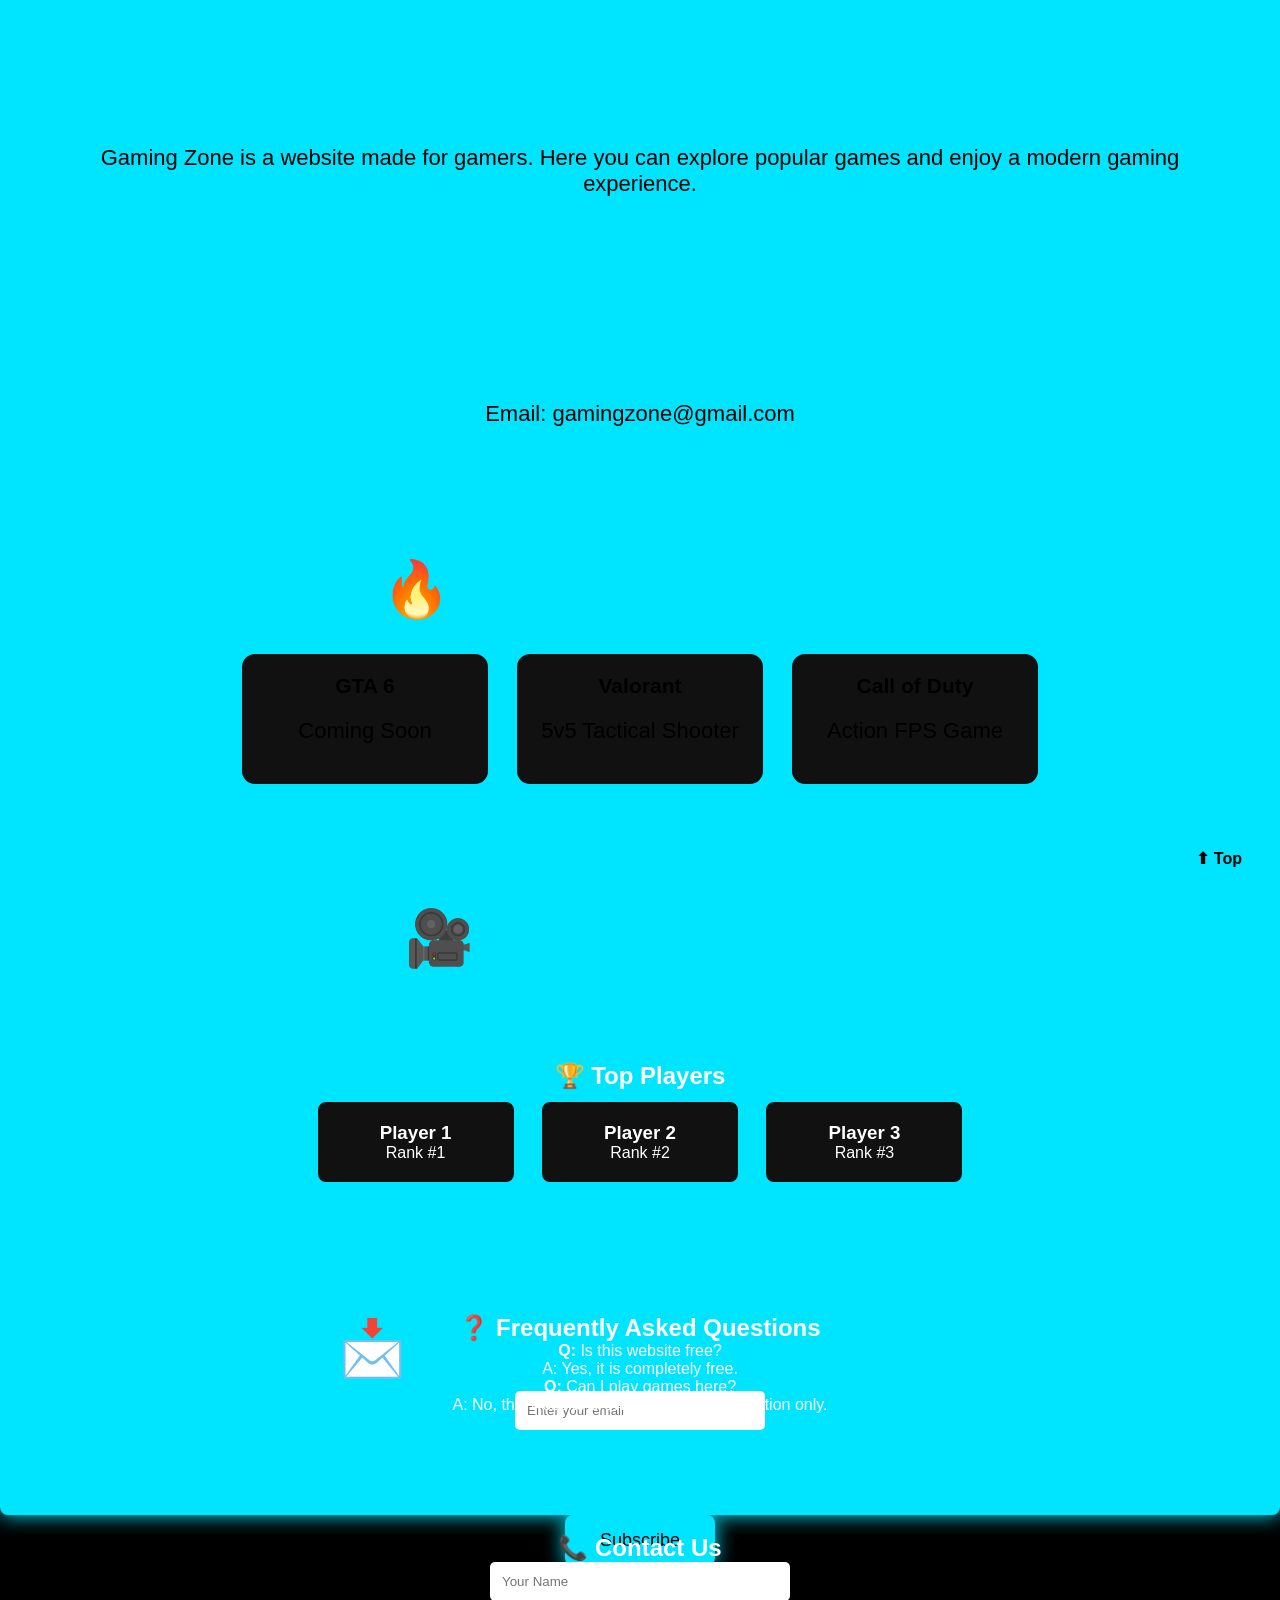
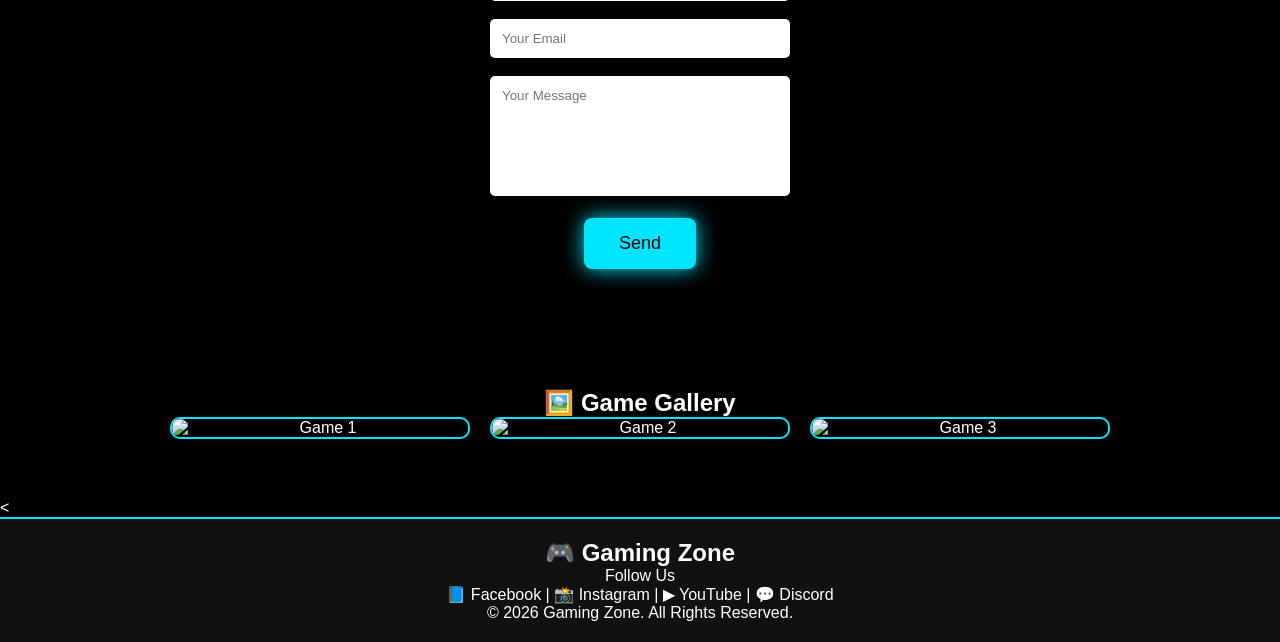
==== index.html @ c67fac8d "Add files via upload" ====
<!DOCTYPE html>
<html lang="en">
<head>
<meta charset="UTF-8">
<meta name="viewport" content="width=device-width, initial-scale=1.0">
<title>Gaming Zone</title>
<link rel="stylesheet" href="style.css">
</head>
<a href="#" class="top-btn">⬆ Top</a>

<body>

<header>
    <h1 class="logo">
    <img src="logo.png" alt="Gaming Zone Logo">
    Gaming Zone
</h1>

    <nav>
        <a href="#">Home</a>
        <a href="#games">Games</a>
        <a href="#about">About</a>
        <a href="#contact">Contact</a>
    </nav>
<input type="text" placeholder="Search Games..." class="search">
</header>

<section class="hero">
    <h2>Welcome to Gaming Zone</h2>
    <p>Play the Best Games. Explore the Gaming World.</p>
    <button>Explore Now</buttonp
</section>

<section class="games" id="games">

    <div class="card">
        <h3>🔥 Free Fire</h3>
        <p>Battle Royale game with exciting gameplay.</p>
    </div>

    <div class="card">
        <h3>🎯 BGMI</h3>
        <p>Fight with your squad and become the winner.</p>
    </div>

    <div class="card">
        <h3>⛏ Minecraft</h3>
        <p>Create your own amazing world and survive.</p>
    </div>

</section>

<section id="about" style="padding:50px;text-align:center;">
    <h2 style="color:#00e5ff;">About</h2>
    <p>
     
        Gaming Zone is a website made for gamers.
        Here you can explore popular games and enjoy a modern gaming experience.
    </p>
</section>

<section id="contact" style="padding:50px;text-align:center;">
    <h2 style="color:#00e5ff;">Contact</h2>
    <p>Email: gamingzone@gmail.com</p>
</section>
<section class="trending">

<h2>🔥 Trending Games</h2>

<div class="trend-box">

<div class="trend-card">
<h3>GTA 6</h3>
<p>Coming Soon</p>
</div>

<div class="trend-card">
<h3>Valorant</h3>
<p>5v5 Tactical Shooter</p>
</div>

<div class="trend-card">
<h3>Call of Duty</h3>
<p>Action FPS Game</p>
</div>

</div>

</section>
<section class="video">

<h2>🎥 Gaming Trailer</h2>

<iframe
width="350"
height="200"
src="https://www.youtube.com/embed/dQw4w9WgXcQ"
title="Gaming Video"
allowfullscreen>
</iframe>

</section>
<section class="newsletter">

<h2>📩 Join Our Newsletter</h2>

<input type="email" placeholder="Enter your email">

<button>Subscribe</button>

</section>
<section class="players">

<h2>🏆 Top Players</h2>

<div class="player-card">
<h3>Player 1</h3>
<p>Rank #1</p>
</div>

<div class="player-card">
<h3>Player 2</h3>
<p>Rank #2</p>
</div>

<div class="player-card">
<h3>Player 3</h3>
<p>Rank #3</p>
</div>

</section>
<section class="faq">

<h2>❓ Frequently Asked Questions</h2>

<p><b>Q:</b> Is this website free?</p>
<p>A: Yes, it is completely free.</p>

<p><b>Q:</b> Can I play games here?</p>
<p>A: No, this website provides gaming information only.</p>

</section>
<section class="contact-form">

<h2>📞 Contact Us</h2>

<input type="text" placeholder="Your Name"><br><br>

<input type="email" placeholder="Your Email"><br><br>

<textarea placeholder="Your Message"></textarea><br><br>

<button>Send</button>

</section>
<section class="gallery">
  <h2>🖼️ Game Gallery</h2>
  <div class="gallery-box">
    <img src="https://picsum.photos/300/200?random=1" alt="Game 1">
    <img src="https://picsum.photos/300/200?random=2" alt="Game 2">
    <img src="https://picsum.photos/300/200?random=3" alt="Game 3">
  </div>
</section>
<<footer>
<h2>🎮 Gaming Zone</h2>

<p>Follow Us</p>

<p>
📘 Facebook |
📸 Instagram |
▶ YouTube |
💬 Discord
</p>

<p>© 2026 Gaming Zone. All Rights Reserved.</p>

</footer>
---- style.css ----
*{
    margin:0;
    padding:0;
    box-sizing:border-box;
    font-family:Arial,sans-serif;
}

body{
    background:#000;
    color:white;
}

/* Header */

header{
    background:#111;
    display:flex;
    justify-content:space-between;
    align-items:center;
    padding:20px 40px;
    border-bottom:2px solid #00e5ff;
}

header h1{
    color:#00e5ff;
    text-shadow:0 0 10px #00e5ff;
}

nav a{
    color:white;
    text-decoration:none;
    margin-left:20px;
    transition:0.3s;
}

nav a:hover{
    color:#00e5ff;
}

/* Hero */

.hero{
    background:url("https://images.unsplash.com/photo-1542751371-adc38448a05e") no-repeat center center/cover;
    height:100vh;
    display:flex;
    flex-direction:column;
    justify-content:center;
    align-items:center;
    text-align:center;
}

.hero h2{
    font-size:55px;
    color:#00e5ff;
    text-shadow:0 0 20px #00e5ff;
    animation:glow 2s infinite alternate;
}

@keyframes glow{

from{
    text-shadow:0 0 10px #00e5ff;
}

to{
    text-shadow:0 0 30px #00e5ff;
}

}

.hero p{
    margin:20px 0;
    font-size:22px;
}

button{
    background:#00e5ff;
    color:black;
    border:none;
    padding:15px 35px;
    font-size:18px;
    border-radius:8px;
    cursor:pointer;
    box-shadow:0 0 20px #00e5ff;
    transition:0.3s;
}

button:hover{
    transform:scale(1.1);
    background:white;
}

/* Games */

.games{
    display:flex;
    justify-content:center;
    gap:30px;
    flex-wrap:wrap;
    padding:60px 20px;
}

.card{
    width:280px;
    background:#111;
    border:2px solid #00e5ff;
    border-radius:15px;
    padding:20px;
    text-align:center;
    transition:0.4s;
}

.card h3{
    color:#00e5ff;
    margin-bottom:10px;
}

.card:hover{
    transform:translateY(-10px);
    box-shadow:0 0 25px #00e5ff;
}

/* Footer */

footer{
    background:#111;
    text-align:center;
    padding:20px;
    border-top:2px solid #00e5ff;
}

/* Mobile */

@media(max-width:768px){

header{
    flex-direction:column;
}

nav{
    margin-top:15px;
}

nav a{
    display:block;
    margin:10px 0;
}

.hero h2{
    font-size:35px;
}

.hero p{
    font-size:18px;
}

}
.card img{
    width:100%;
    height:180px;
    object-fit:cover;
    border-radius:10px;
    margin-bottom:15px;
}

.card{
    overflow:hidden;
}

.card img:hover{
    transform:scale(1.08);
    transition:0.5s;
}
/* Trending Games */

.trending{
    padding:60px 20px;
    text-align:center;
}

.trending h2{
    color:#00e5ff;
    margin-bottom:30px;
    text-shadow:0 0 10px #00e5ff;
}

.trend-box{
    display:flex;
    justify-content:center;
    flex-wrap:wrap;
    gap:25px;
}

.trend-card{
    width:250px;
    background:#111;
    border:2px solid #00e5ff;
    border-radius:15px;
    padding:20px;
    transition:0.4s;
}

.trend-card:hover{
    transform:scale(1.08);
    box-shadow:0 0 25px #00e5ff;
}
.search{
padding:10px;
border-radius:5px;
border:none;
outline:none;
}

.video{
text-align:center;
padding:60px 20px;
}

.video h2{
color:#00e5ff;
margin-bottom:20px;
}

.video iframe{
border:3px solid #00e5ff;
border-radius:15px;
}

.newsletter{
text-align:center;
padding:60px 20px;
}

.newsletter input{
padding:12px;
width:250px;
border:none;
border-radius:5px;
margin:10px;
}

.newsletter button{
margin-top:10px;
}
.players,
.faq,
.contact-form{
text-align:center;
padding:60px 20px;
}

.player-card{
display:inline-block;
background:#111;
border:2px solid #00e5ff;
padding:20px;
margin:10px;
width:200px;
border-radius:10px;
transition:0.3s;
}

.player-card:hover{
transform:scale(1.05);
box-shadow:0 0 20px #00e5ff;
}

.contact-form input,
.contact-form textarea{
width:300px;
max-width:90%;
padding:12px;
border:none;
border-radius:5px;
}

.contact-form textarea{
height:120px;
resize:none;
}
/* Gallery */

.gallery{
    text-align:center;
    padding:60px 20px;
}

.gallery-box{
    display:flex;
    justify-content:center;
    gap:20px;
    flex-wrap:wrap;
}

.gallery-box img{
    width:300px;
    border-radius:10px;
    border:2px solid #00e5ff;
    transition:.3s;
}

.gallery-box img:hover{
    transform:scale(1.05);
    box-shadow:0 0 20px #00e5ff;
}


/* Back to Top */

.top-btn{
    position:fixed;
    bottom:20px;
    right:20px;
    background:#00e5ff;
    color:black;
    padding:12px 18px;
    text-decoration:none;
    border-radius:50%;
    font-weight:bold;
}
.logo{
    display:flex;
    align-items:center;
    gap:10px;
}

.logo img{
    width:60px;
    height:60px;
    border-radius:10px;
}
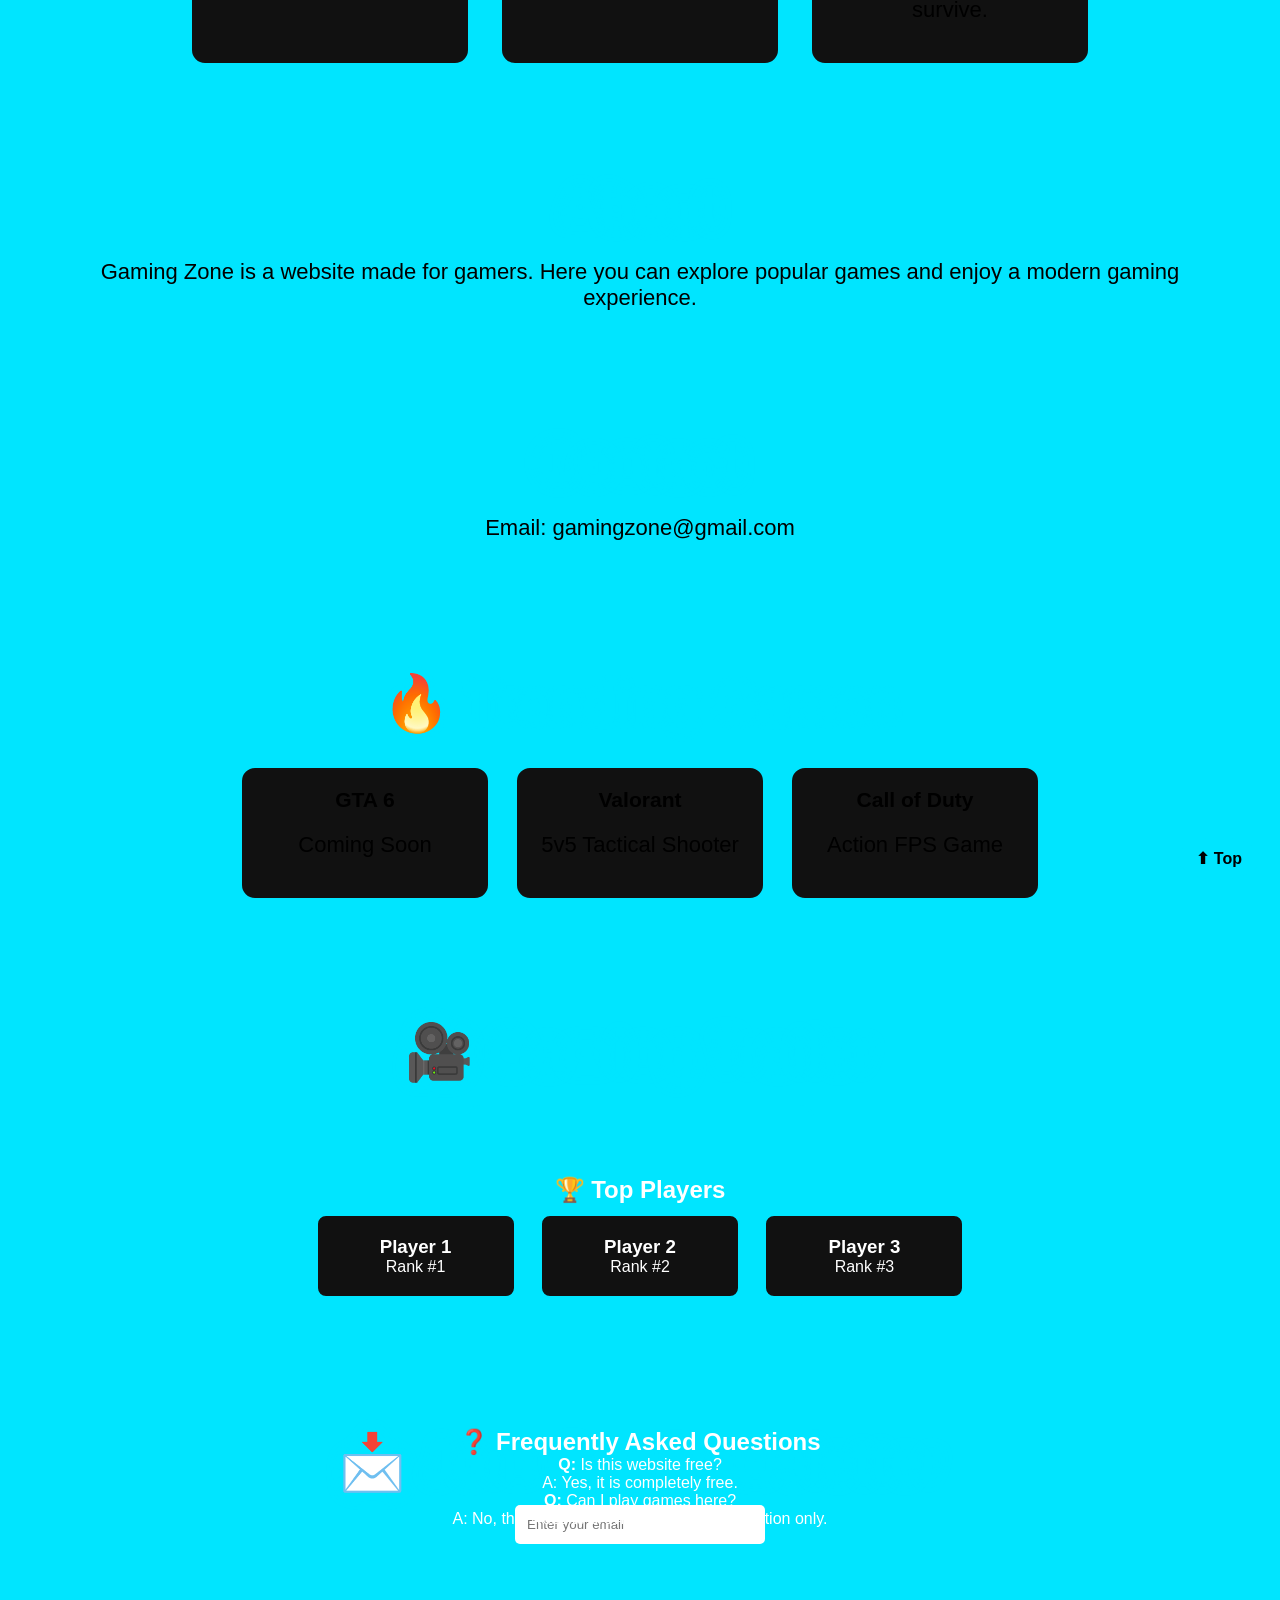
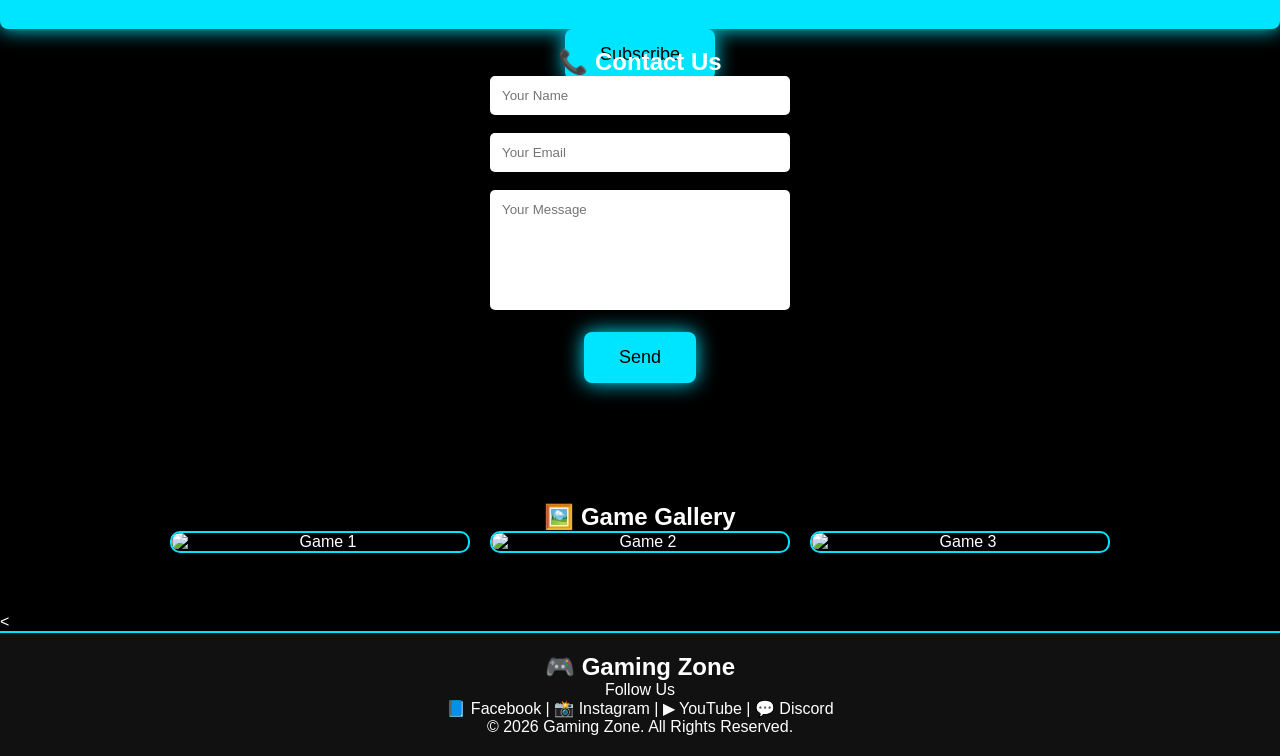
==== commit 232af0cb: "Add files via upload" ====
--- a/index.html
+++ b/index.html
@@ -10,9 +10,25 @@
 
 <body>
 
+<div class="container">
+
+    <h1>Gaming Zone</h1>
+
+    <p>Welcome to my website</p>
+
+    <img src="logo.png" width="120">
+
+    <div class="box">Section 1</div>
+    <div class="box">Section 2</div>
+
+</div>
+
+</body>
+</html>
+
 <header>
     <h1 class="logo">
-    <img src="logo.png" alt="Gaming Zone Logo">
+    <img src="file_00000000adf871f89f91db6a2460d139.png" alt="Gaming zone Logo">
     Gaming Zone
 </h1>
 
--- a/style.css
+++ b/style.css
@@ -328,4 +328,30 @@
     width:60px;
     height:60px;
     border-radius:10px;
-}+}
+
+{
+margin: 0;
+padding: 0;
+box-sizing: border-box;
+}
+
+
+body {
+font-family: Arial;
+}
+
+.container {
+display: flex;
+flex-direction: column
+gap: 20px;              
+align-items: center;
+padding: 20px;
+}
+
+.box {
+width: 80%;
+padding: 20px;
+background: lightgray;
+}
+
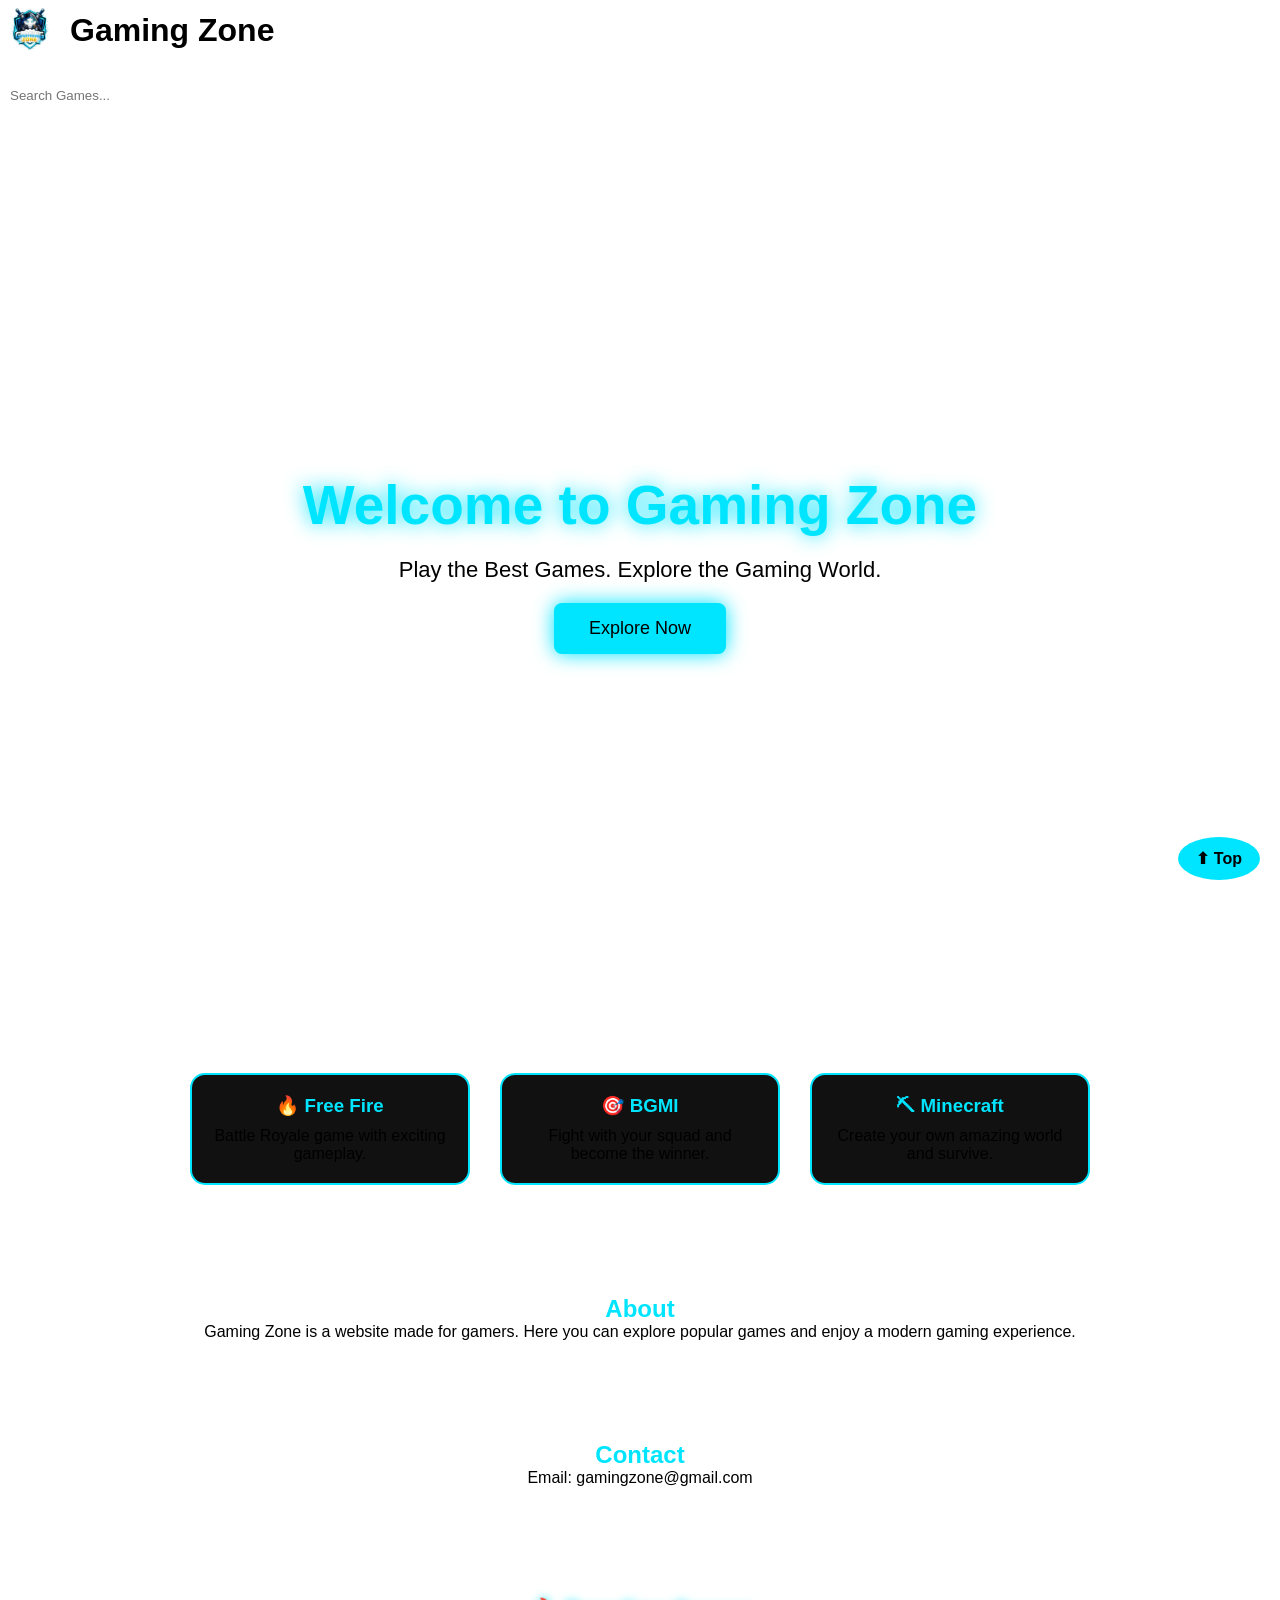
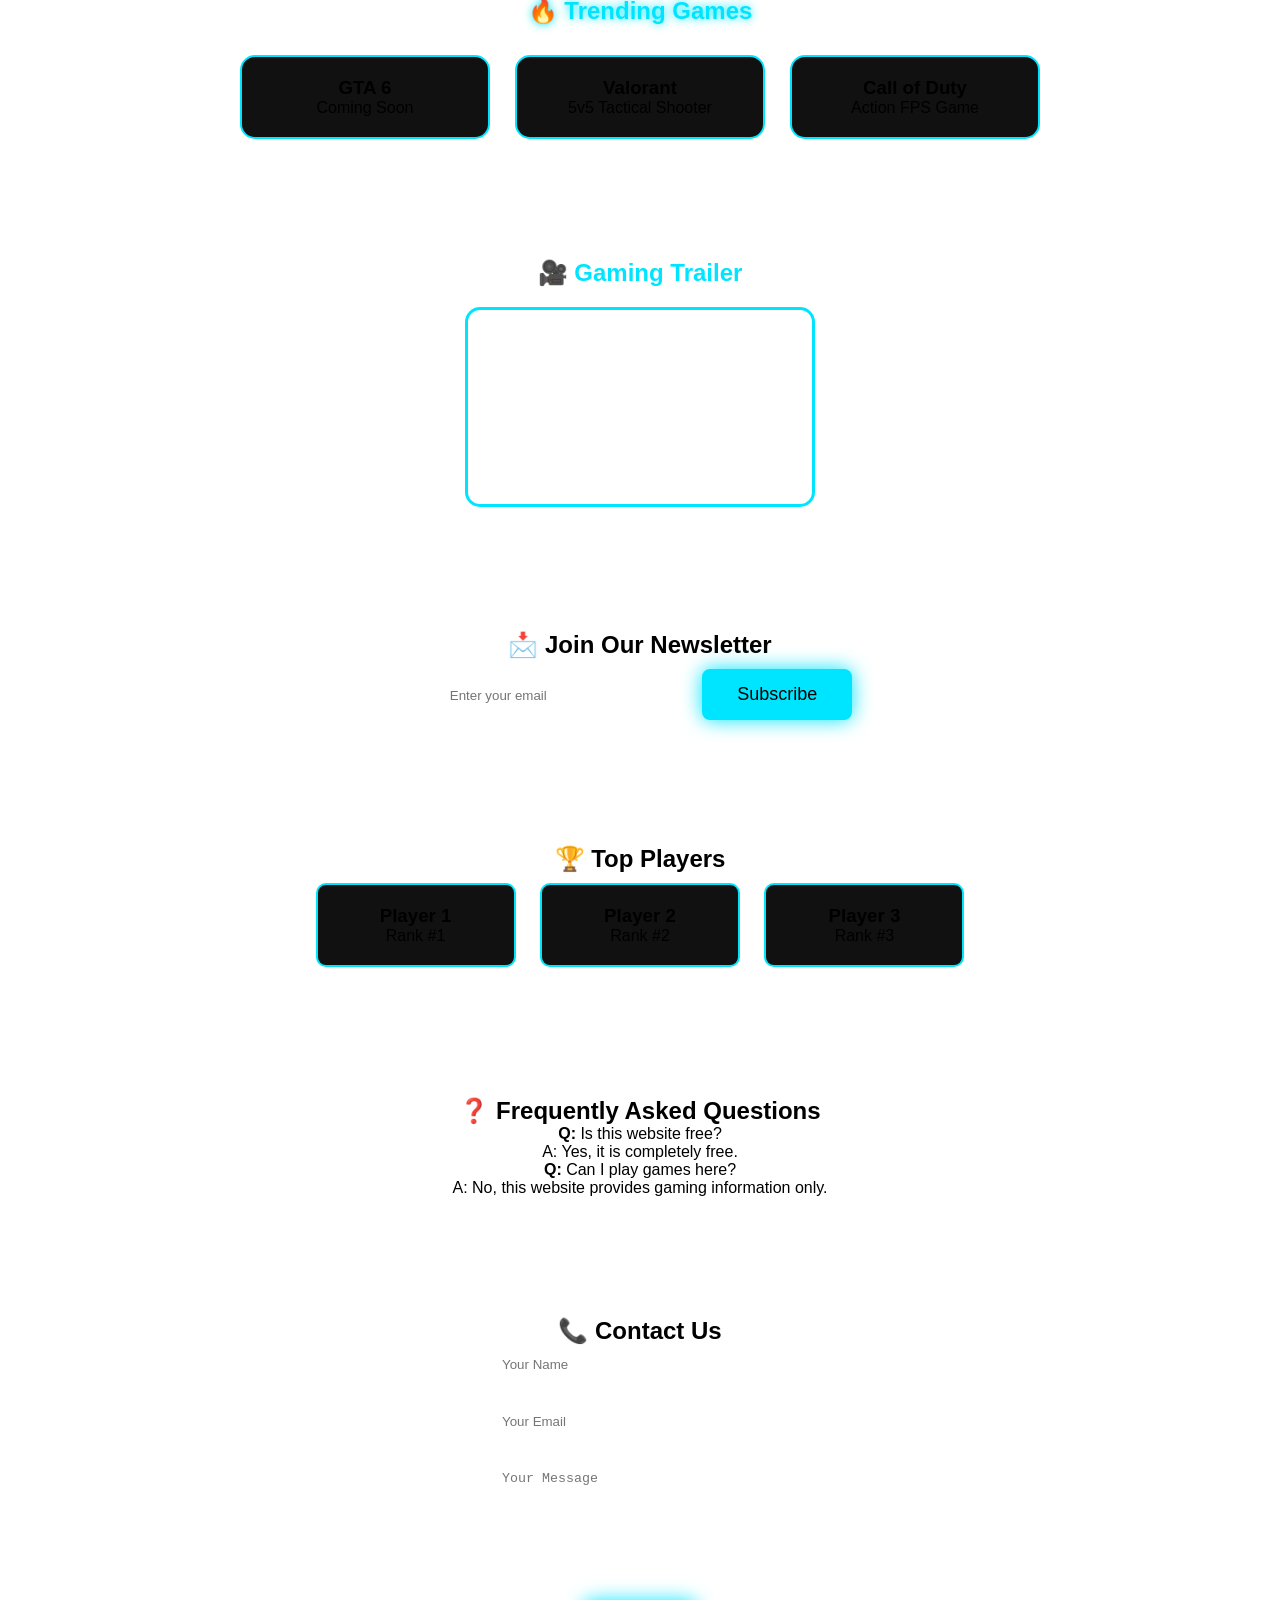
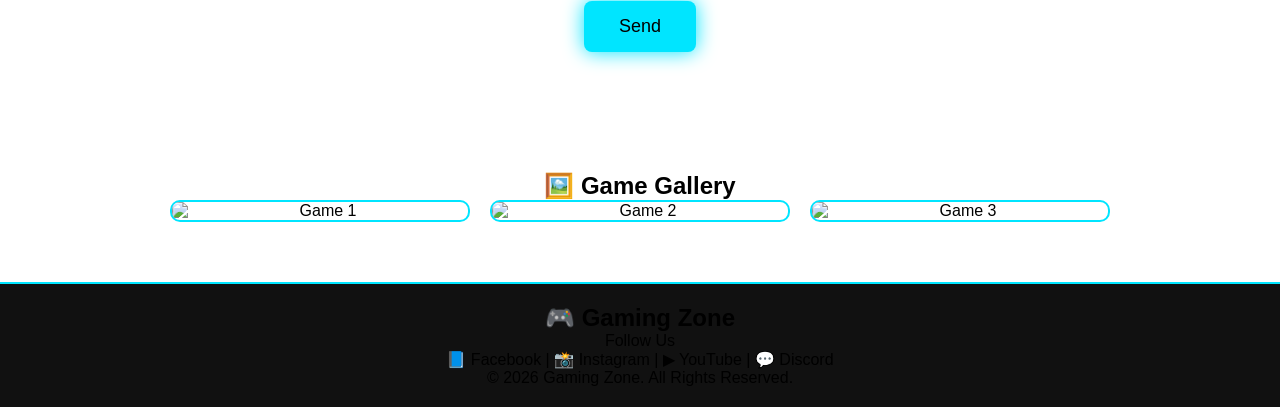
==== commit faa2df53: "Add files via upload Good" ====
--- a/index.html
+++ b/index.html
@@ -1,36 +1,21 @@
 <!DOCTYPE html>
 <html lang="en">
 <head>
-<meta charset="UTF-8">
-<meta name="viewport" content="width=device-width, initial-scale=1.0">
-<title>Gaming Zone</title>
-<link rel="stylesheet" href="style.css">
+    <meta charset="UTF-8">
+    <meta name="viewport" content="width=device-width, initial-scale=1.0">
+    <title>Gaming Zone</title>
+    <link rel="stylesheet" href="style.css">
 </head>
-<a href="#" class="top-btn">⬆ Top</a>
 
 <body>
 
-<div class="container">
-
-    <h1>Gaming Zone</h1>
-
-    <p>Welcome to my website</p>
-
-    <img src="logo.png" width="120">
-
-    <div class="box">Section 1</div>
-    <div class="box">Section 2</div>
-
-</div>
-
-</body>
-</html>
+<a href="#" class="top-btn">⬆ Top</a>
 
 <header>
     <h1 class="logo">
-    <img src="file_00000000adf871f89f91db6a2460d139.png" alt="Gaming zone Logo">
-    Gaming Zone
-</h1>
+        <img src="file_00000000adf871f89f91db6a2460d139.png" alt="Gaming Zone Logo">
+        Gaming Zone
+    </h1>
 
     <nav>
         <a href="#">Home</a>
@@ -38,13 +23,14 @@
         <a href="#about">About</a>
         <a href="#contact">Contact</a>
     </nav>
-<input type="text" placeholder="Search Games..." class="search">
+
+    <input type="text" placeholder="Search Games..." class="search">
 </header>
 
 <section class="hero">
     <h2>Welcome to Gaming Zone</h2>
     <p>Play the Best Games. Explore the Gaming World.</p>
-    <button>Explore Now</buttonp
+    <button>Explore Now</button>
 </section>
 
 <section class="games" id="games">
@@ -69,7 +55,6 @@
 <section id="about" style="padding:50px;text-align:center;">
     <h2 style="color:#00e5ff;">About</h2>
     <p>
-     
         Gaming Zone is a website made for gamers.
         Here you can explore popular games and enjoy a modern gaming experience.
     </p>
@@ -79,116 +64,126 @@
     <h2 style="color:#00e5ff;">Contact</h2>
     <p>Email: gamingzone@gmail.com</p>
 </section>
+
 <section class="trending">
 
-<h2>🔥 Trending Games</h2>
+    <h2>🔥 Trending Games</h2>
 
-<div class="trend-box">
+    <div class="trend-box">
 
-<div class="trend-card">
-<h3>GTA 6</h3>
-<p>Coming Soon</p>
-</div>
+        <div class="trend-card">
+            <h3>GTA 6</h3>
+            <p>Coming Soon</p>
+        </div>
 
-<div class="trend-card">
-<h3>Valorant</h3>
-<p>5v5 Tactical Shooter</p>
-</div>
+        <div class="trend-card">
+            <h3>Valorant</h3>
+            <p>5v5 Tactical Shooter</p>
+        </div>
 
-<div class="trend-card">
-<h3>Call of Duty</h3>
-<p>Action FPS Game</p>
-</div>
+        <div class="trend-card">
+            <h3>Call of Duty</h3>
+            <p>Action FPS Game</p>
+        </div>
 
-</div>
+    </div>
 
 </section>
+
 <section class="video">
 
-<h2>🎥 Gaming Trailer</h2>
+    <h2>🎥 Gaming Trailer</h2>
 
-<iframe
-width="350"
-height="200"
-src="https://www.youtube.com/embed/dQw4w9WgXcQ"
-title="Gaming Video"
-allowfullscreen>
-</iframe>
+    <iframe
+        width="350"
+        height="200"
+        src="https://www.youtube.com/embed/dQw4w9WgXcQ"
+        title="Gaming Video"
+        allowfullscreen>
+    </iframe>
 
 </section>
+
 <section class="newsletter">
 
-<h2>📩 Join Our Newsletter</h2>
+    <h2>📩 Join Our Newsletter</h2>
 
-<input type="email" placeholder="Enter your email">
+    <input type="email" placeholder="Enter your email">
 
-<button>Subscribe</button>
+    <button>Subscribe</button>
 
 </section>
+
 <section class="players">
 
-<h2>🏆 Top Players</h2>
+    <h2>🏆 Top Players</h2>
 
-<div class="player-card">
-<h3>Player 1</h3>
-<p>Rank #1</p>
-</div>
+    <div class="player-card">
+        <h3>Player 1</h3>
+        <p>Rank #1</p>
+    </div>
 
-<div class="player-card">
-<h3>Player 2</h3>
-<p>Rank #2</p>
-</div>
+    <div class="player-card">
+        <h3>Player 2</h3>
+        <p>Rank #2</p>
+    </div>
 
-<div class="player-card">
-<h3>Player 3</h3>
-<p>Rank #3</p>
-</div>
+    <div class="player-card">
+        <h3>Player 3</h3>
+        <p>Rank #3</p>
+    </div>
 
 </section>
+
 <section class="faq">
 
-<h2>❓ Frequently Asked Questions</h2>
+    <h2>❓ Frequently Asked Questions</h2>
 
-<p><b>Q:</b> Is this website free?</p>
-<p>A: Yes, it is completely free.</p>
+    <p><b>Q:</b> Is this website free?</p>
+    <p>A: Yes, it is completely free.</p>
 
-<p><b>Q:</b> Can I play games here?</p>
-<p>A: No, this website provides gaming information only.</p>
+    <p><b>Q:</b> Can I play games here?</p>
+    <p>A: No, this website provides gaming information only.</p>
 
 </section>
+
 <section class="contact-form">
 
-<h2>📞 Contact Us</h2>
+    <h2>📞 Contact Us</h2>
 
-<input type="text" placeholder="Your Name"><br><br>
+    <input type="text" placeholder="Your Name"><br><br>
 
-<input type="email" placeholder="Your Email"><br><br>
+    <input type="email" placeholder="Your Email"><br><br>
 
-<textarea placeholder="Your Message"></textarea><br><br>
+    <textarea placeholder="Your Message"></textarea><br><br>
 
-<button>Send</button>
+    <button>Send</button>
 
 </section>
+
 <section class="gallery">
-  <h2>🖼️ Game Gallery</h2>
-  <div class="gallery-box">
-    <img src="https://picsum.photos/300/200?random=1" alt="Game 1">
-    <img src="https://picsum.photos/300/200?random=2" alt="Game 2">
-    <img src="https://picsum.photos/300/200?random=3" alt="Game 3">
-  </div>
+    <h2>🖼️ Game Gallery</h2>
+    <div class="gallery-box">
+        <img src="https://picsum.photos/300/200?random=1" alt="Game 1">
+        <img src="https://picsum.photos/300/200?random=2" alt="Game 2">
+        <img src="https://picsum.photos/300/200?random=3" alt="Game 3">
+    </div>
 </section>
-<<footer>
-<h2>🎮 Gaming Zone</h2>
 
-<p>Follow Us</p>
+<footer>
+    <h2>🎮 Gaming Zone</h2>
 
-<p>
-📘 Facebook |
-📸 Instagram |
-▶ YouTube |
-💬 Discord
-</p>
+    <p>Follow Us</p>
 
-<p>© 2026 Gaming Zone. All Rights Reserved.</p>
+    <p>
+        📘 Facebook |
+        📸 Instagram |
+        ▶ YouTube |
+        💬 Discord
+    </p>
 
-</footer>+    <p>© 2026 Gaming Zone. All Rights Reserved.</p>
+</footer>
+
+</body>
+</html>
--- a/style.css
+++ b/style.css
@@ -1,22 +1,4 @@
-*{
-    margin:0;
-    padding:0;
-    box-sizing:border-box;
-    font-family:Arial,sans-serif;
-}
-
-body{
-    background:#000;
-    color:white;
-}
-
-/* Header */
-
-header{
-    background:#111;
-    display:flex;
-    justify-content:space-between;
-    align-items:center;
+enter;
     padding:20px 40px;
     border-bottom:2px solid #00e5ff;
 }
@@ -330,7 +312,7 @@
     border-radius:10px;
 }
 
-{
+*{
 margin: 0;
 padding: 0;
 box-sizing: border-box;
@@ -342,11 +324,11 @@
 }
 
 .container {
-display: flex;
-flex-direction: column
-gap: 20px;              
-align-items: center;
-padding: 20px;
+   display: flex;
+   flex-direction: column
+   gap: 20px;              
+   align-items: center;
+   padding: 20px; 
 }
 
 .box {
@@ -355,3 +337,37 @@
 background: lightgray;
 }
 
+.container {
+    display: flex;
+    flex-direction: column;
+    align-items: center;
+    gap: 20px;
+    padding: 20px;
+}
+
+img {
+    max-width: 100%;
+    height: auto;
+}
+
+.box {
+    width: 90%;
+    max-width: 600px;
+    padding: 15px;
+    background: lightgray;
+}
+
+@media (max-width: 768px) {
+    .container {
+        padding: 10px;
+        gap: 15px;
+    }
+
+    .box {
+        width: 95%;
+    }
+
+    h1 {
+        font-size: 20px;
+        text-align: center;
+    }
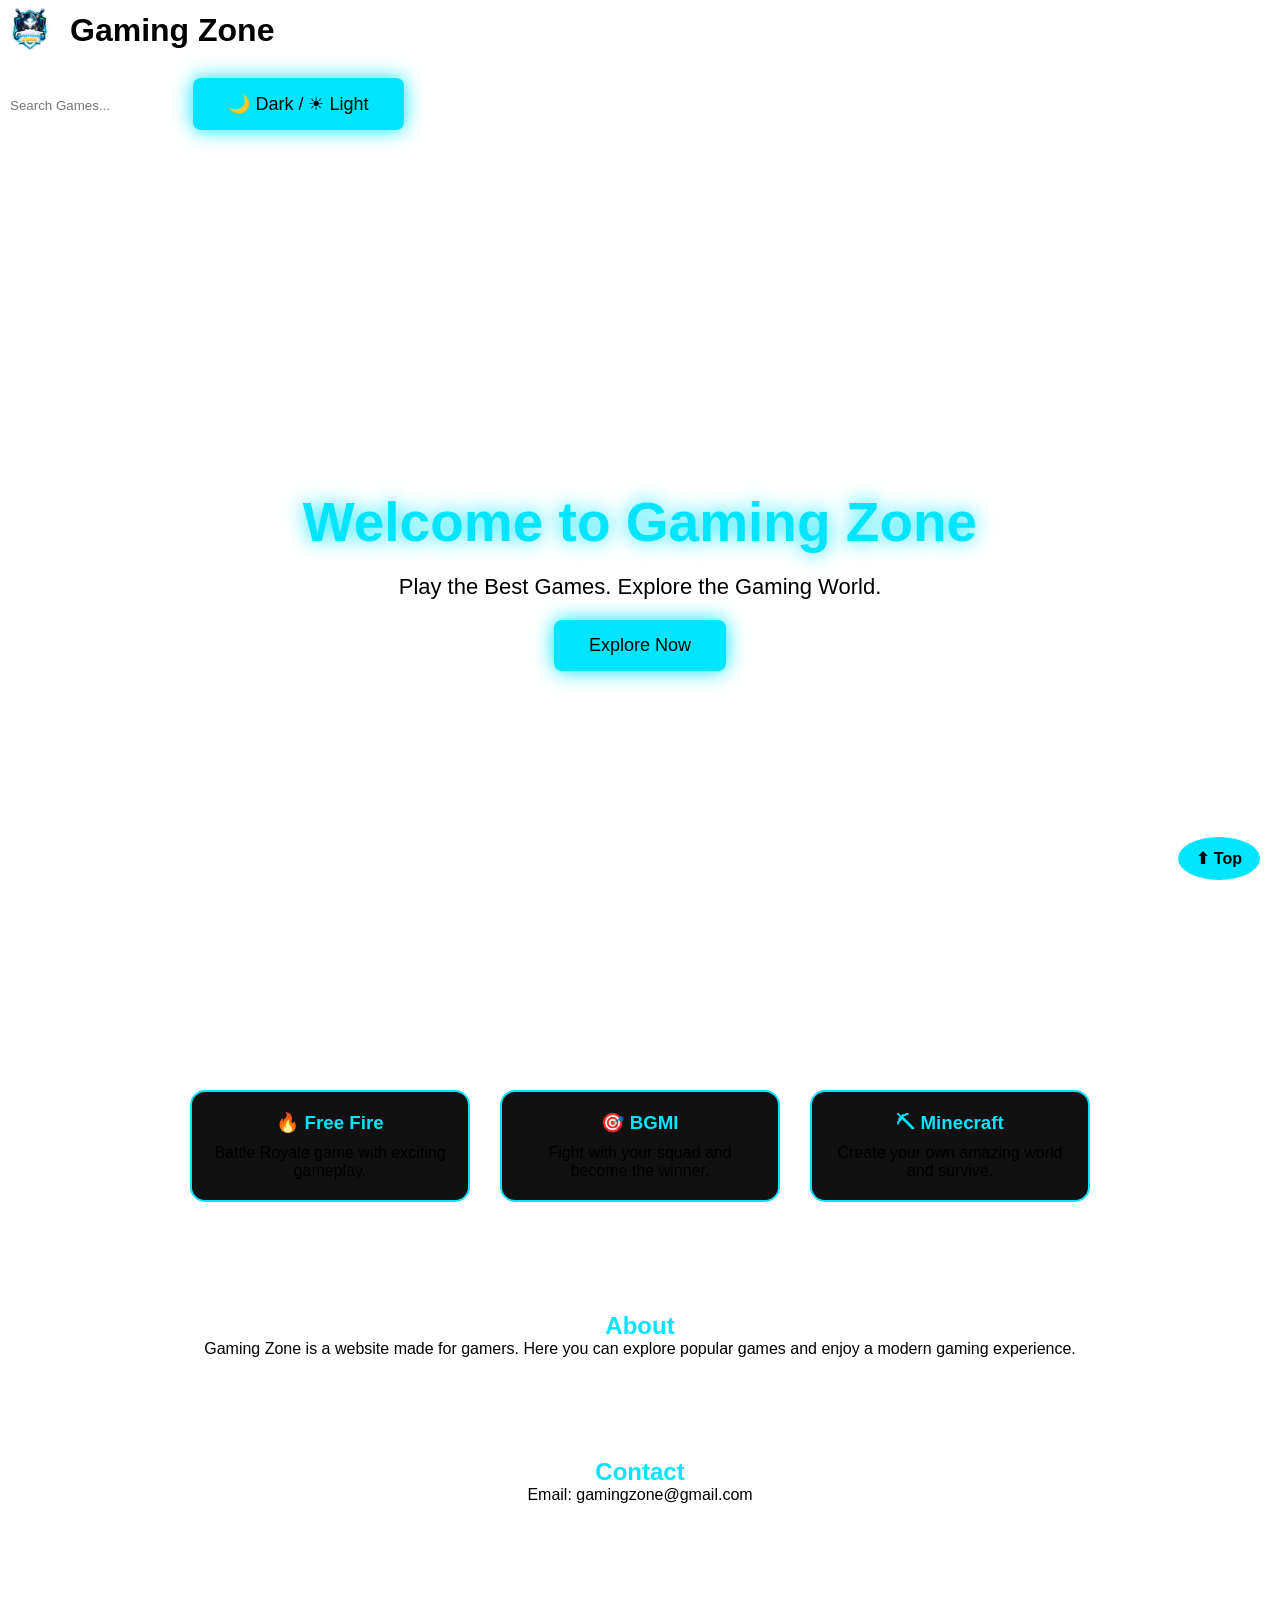
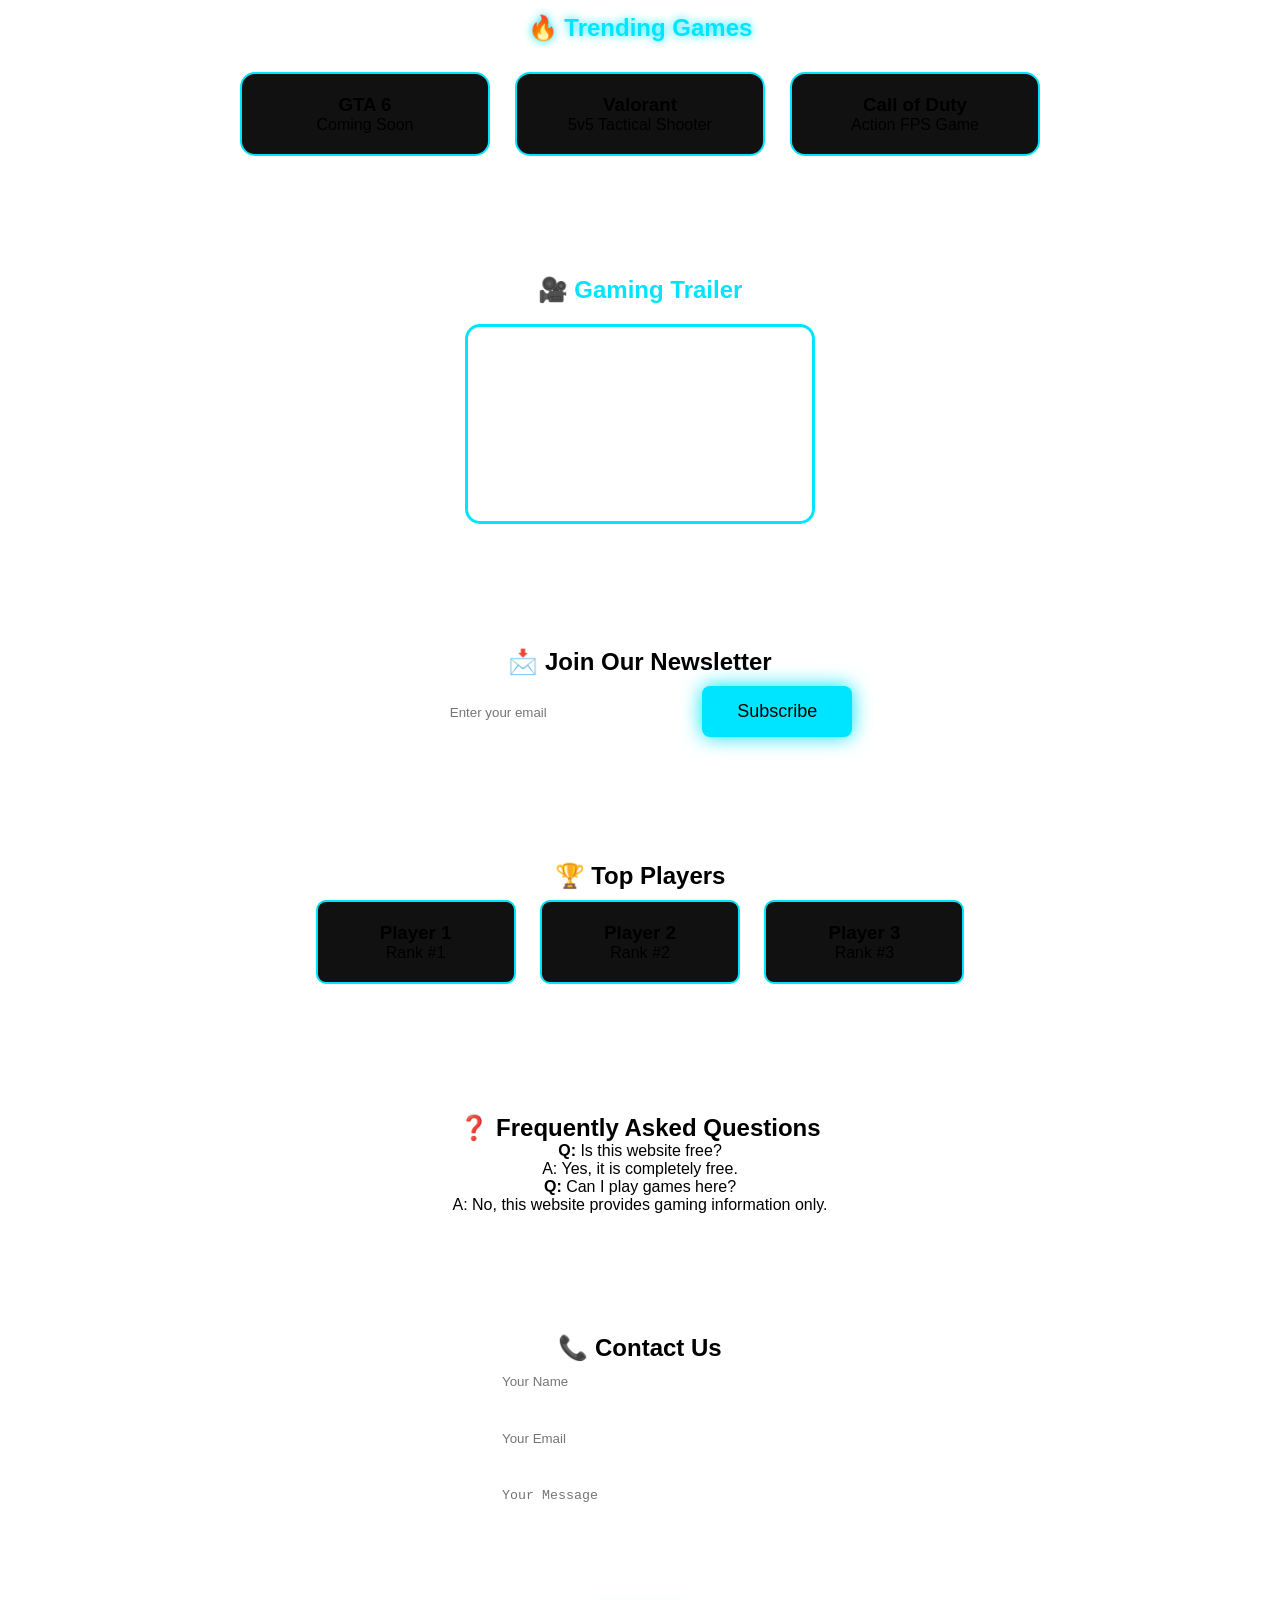
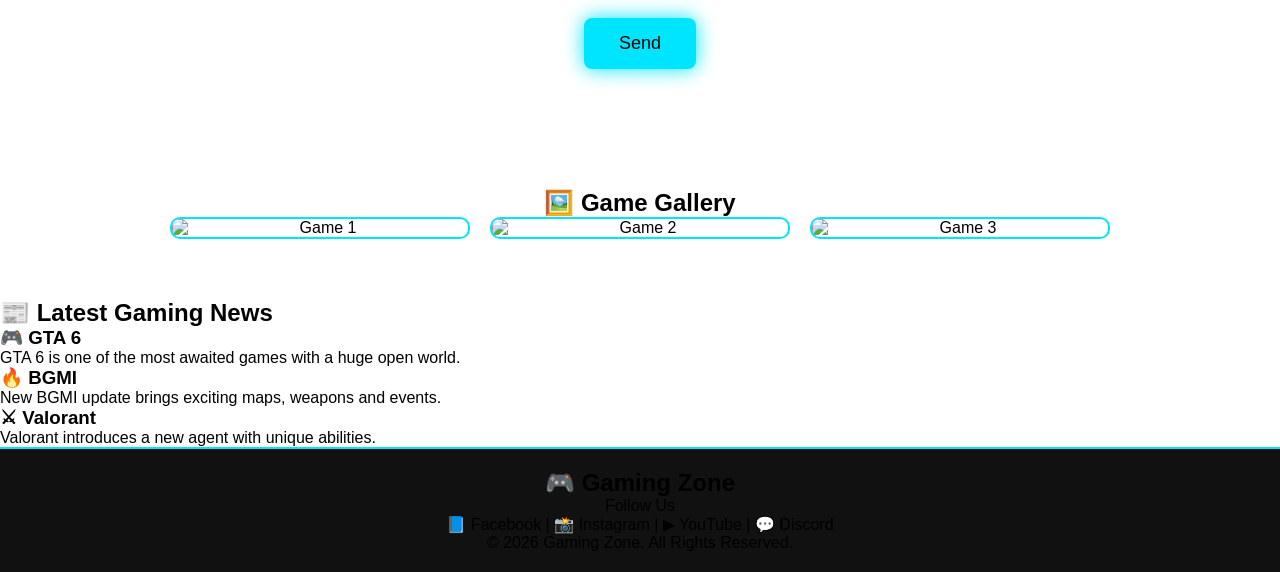
==== commit b8b85d6d: "Add files via upload" ====
--- a/index.html
+++ b/index.html
@@ -7,6 +7,13 @@
     <link rel="stylesheet" href="style.css">
 </head>
 
+<script>
+const btn = document.getElementById("themeBtn");
+
+btn.addEventListener("click", () => {
+    document.body.classList.toggle("light-mode");
+});
+</script>
 <body>
 
 <a href="#" class="top-btn">⬆ Top</a>
@@ -25,6 +32,7 @@
     </nav>
 
     <input type="text" placeholder="Search Games..." class="search">
+    <button id="themeBtn">🌙 Dark / ☀ Light</button>
 </header>
 
 <section class="hero">
@@ -169,6 +177,26 @@
         <img src="https://picsum.photos/300/200?random=3" alt="Game 3">
     </div>
 </section>
+<section class="news">
+    <h2>📰 Latest Gaming News</h2>
+
+    <div class="news-box">
+        <div class="news-card">
+            <h3>🎮 GTA 6</h3>
+            <p>GTA 6 is one of the most awaited games with a huge open world.</p>
+        </div>
+
+        <div class="news-card">
+            <h3>🔥 BGMI</h3>
+            <p>New BGMI update brings exciting maps, weapons and events.</p>
+        </div>
+
+        <div class="news-card">
+            <h3>⚔ Valorant</h3>
+            <p>Valorant introduces a new agent with unique abilities.</p>
+        </div>
+    </div>
+</section>
 
 <footer>
     <h2>🎮 Gaming Zone</h2>
--- a/style.css
+++ b/style.css
@@ -371,3 +371,58 @@
         font-size: 20px;
         text-align: center;
     }
+.news{
+    padding:60px 20px;
+    text-align:center;
+}
+
+.news h2{
+    color:#00e5ff;
+    margin-bottom:30px;
+}
+
+.news-box{
+    display:flex;
+    justify-content:center;
+    flex-wrap:wrap;
+    gap:20px;
+
+
+.news-card{
+    width:280px;
+    background:#111;
+    border:2px solid #00e5ff;
+    border-radius:15px;
+    padding:20px;
+    transition:0.3s;
+}
+
+.news-card:hover{
+    transform:translateY(-8px);
+    box-shadow:0 0 20px #00e5ff;
+}
+}#themeBtn{
+    padding:10px 15px;
+    border:none;
+    border-radius:8px;
+    cursor:pointer;
+    background:#00e5ff;
+    color:#000;
+    font-weight:bold;
+    margin-left:15px;
+}
+
+.light-mode{
+    background:#f5f5f5;
+    color:#111;
+}
+
+.light-mode header,
+.light-mode footer,
+.light-mode .card,
+.light-mode .trend-card,
+.light-mode .player-card{
+    background:#ffffff;
+    color:#111;
+    border-color:#00bcd4;
+}
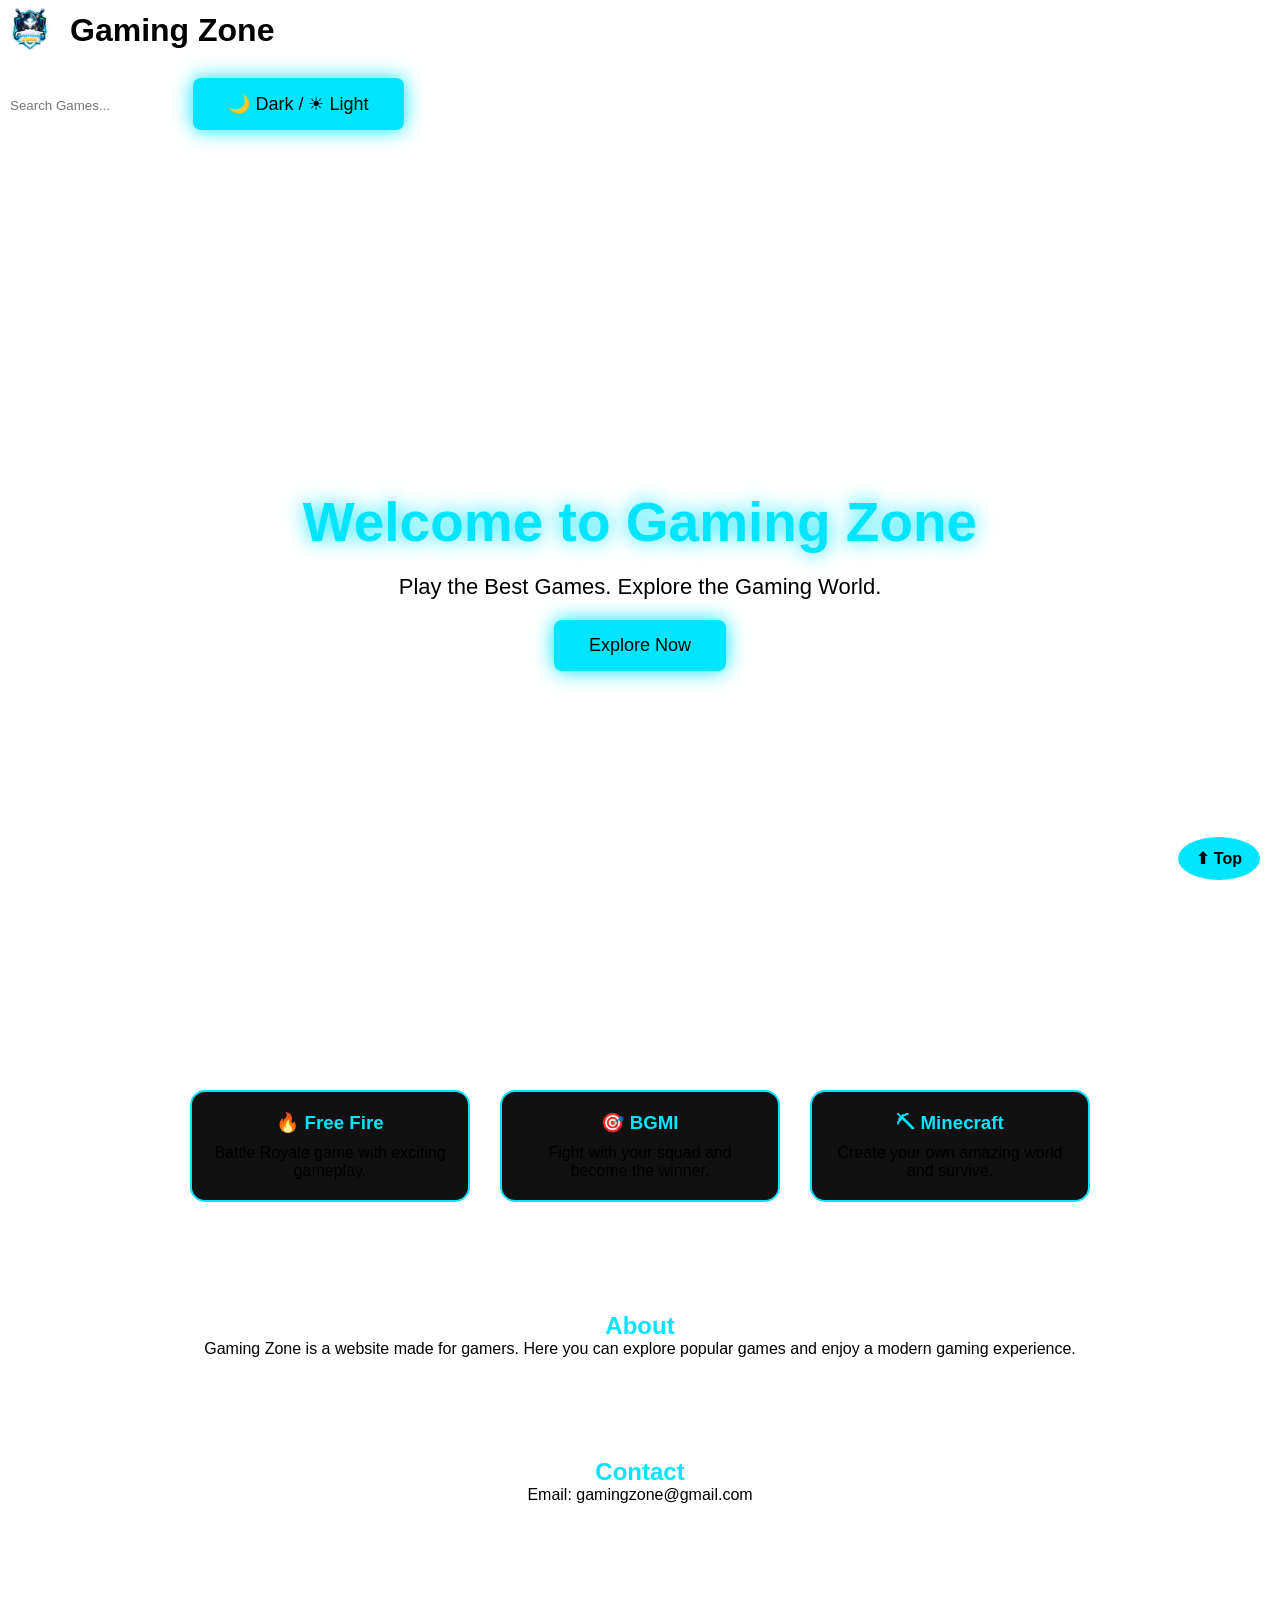
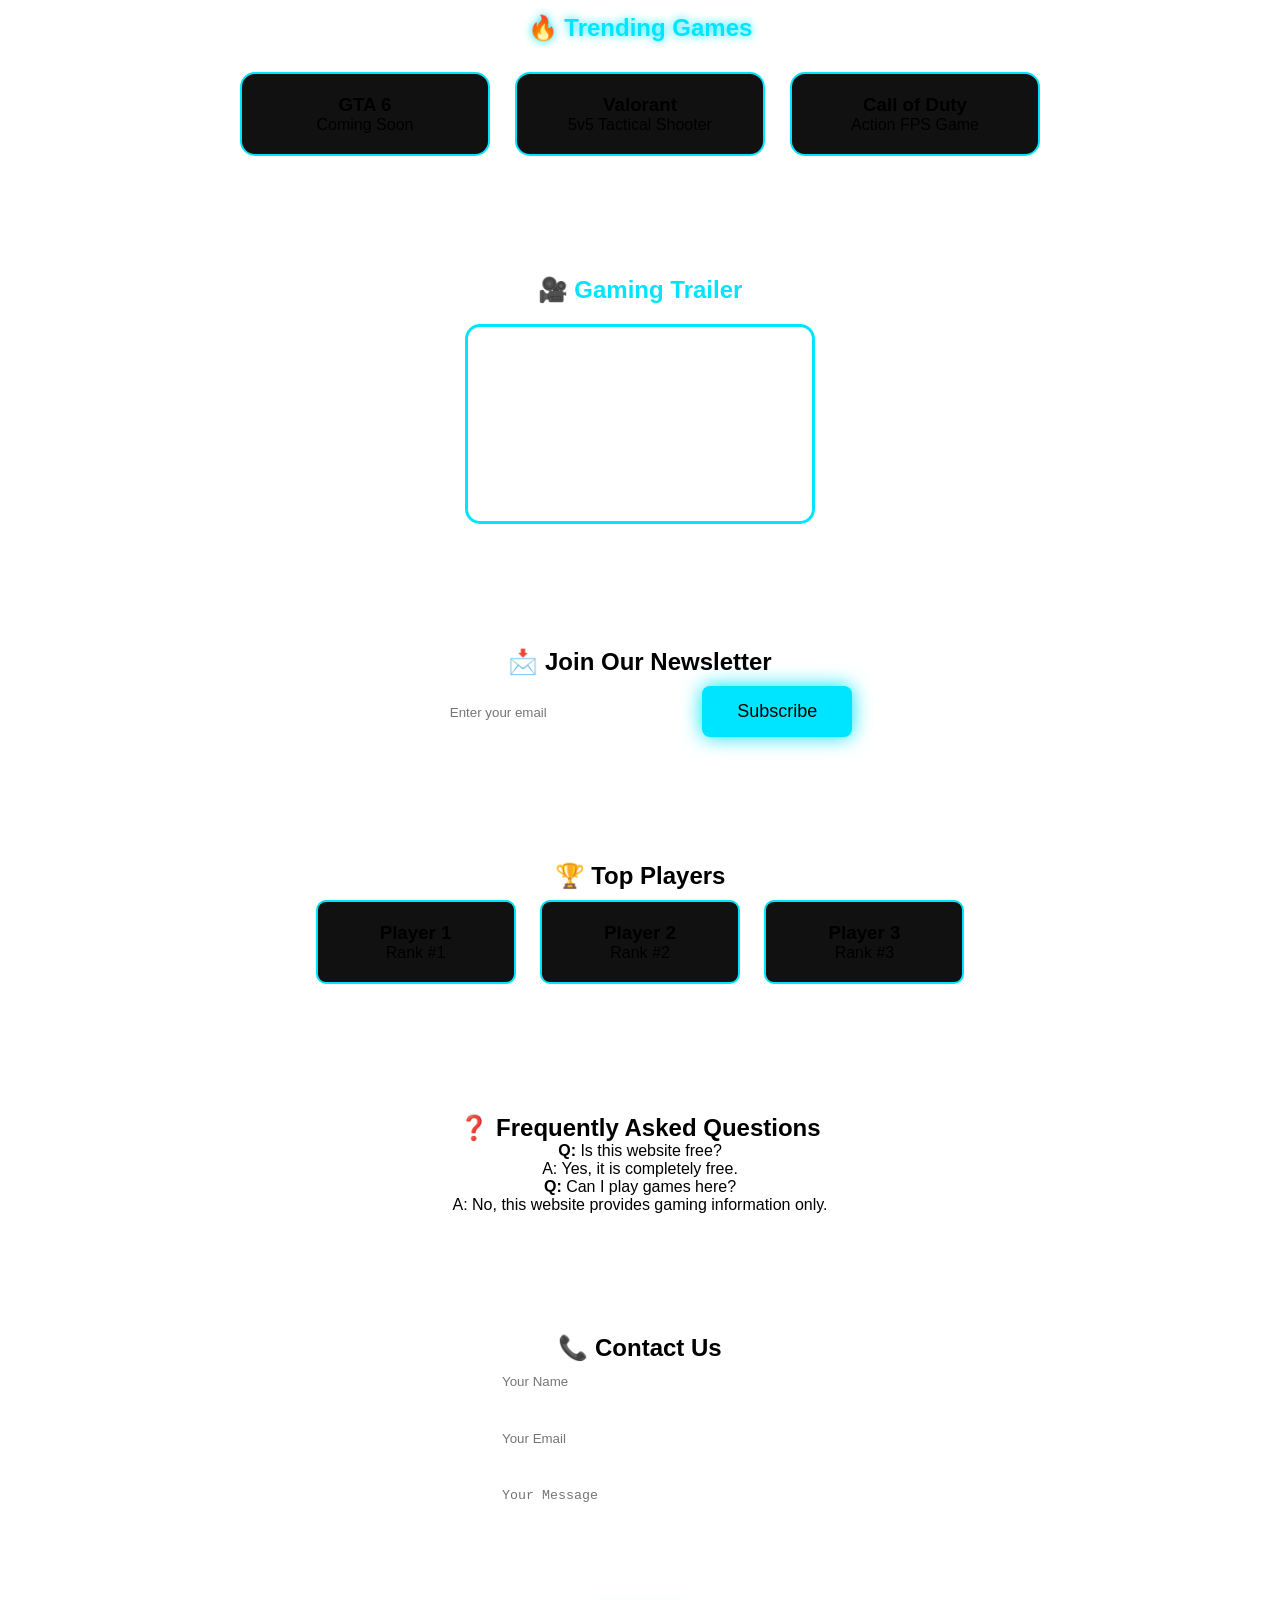
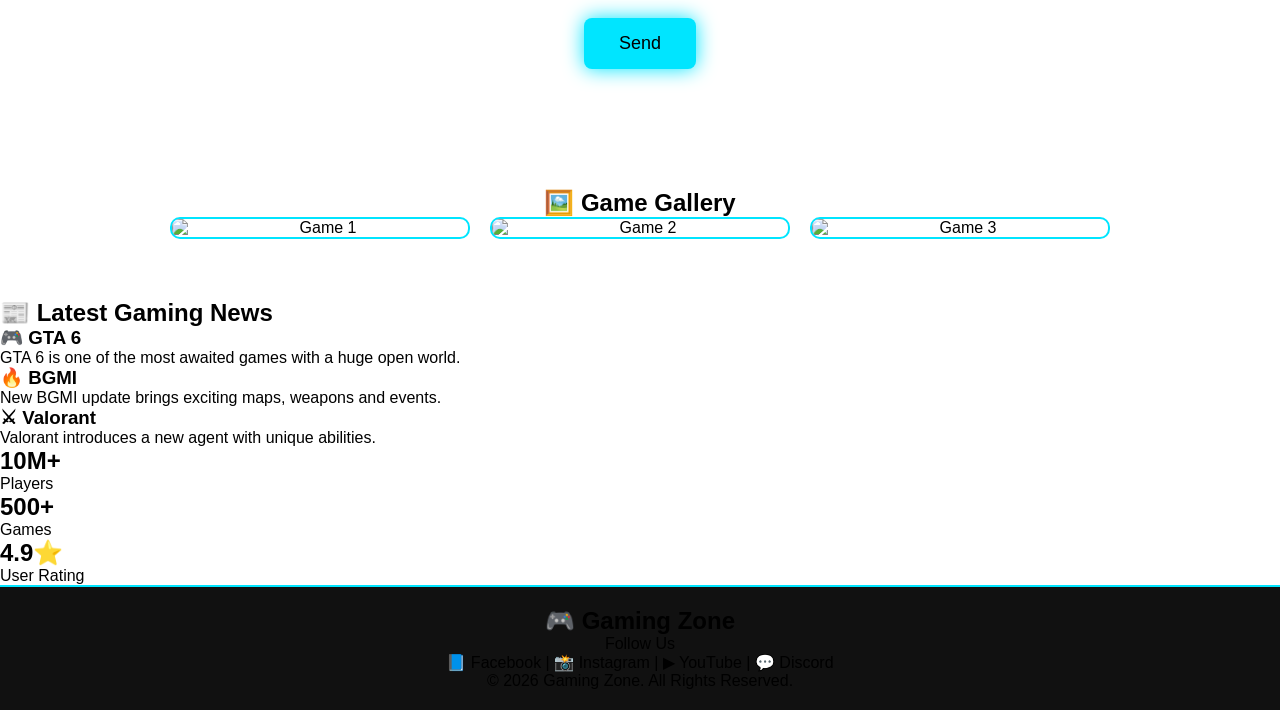
==== commit 70739e44: "Add files via upload" ====
--- a/index.html
+++ b/index.html
@@ -198,6 +198,24 @@
     </div>
 </section>
 
+<section class="stats">
+
+    <div class="stat-box">
+        <h2>10M+</h2>
+        <p>Players</p>
+    </div>
+
+    <div class="stat-box">
+        <h2>500+</h2>
+        <p>Games</p>
+    </div>
+
+    <div class="stat-box">
+        <h2>4.9⭐</h2>
+        <p>User Rating</p>
+    </div>
+
+</section>
 <footer>
     <h2>🎮 Gaming Zone</h2>
 
--- a/style.css
+++ b/style.css
@@ -425,4 +425,34 @@
     background:#ffffff;
     color:#111;
     border-color:#00bcd4;
+}
+.trend-card:first-child {
+    background: blue;
+} 
+.stats{
+    display:flex;
+    justify-content:center;
+    flex-wrap:wrap;
+    gap:25px;
+    padding:60px 20px;
+    text-align:center;
+}
+
+.stat-box{
+    width:220px;
+    background:#111;
+    border:2px solid #00e5ff;
+    border-radius:15px;
+    padding:25px;
+    transition:0.3s;
+}
+
+.stat-box h2{
+    color:#00e5ff;
+    font-size:32px;
+}
+
+.stat-box:hover{
+    transform:translateY(-8px);
+    box-shadow:0 0 20px #00e5ff;
 }
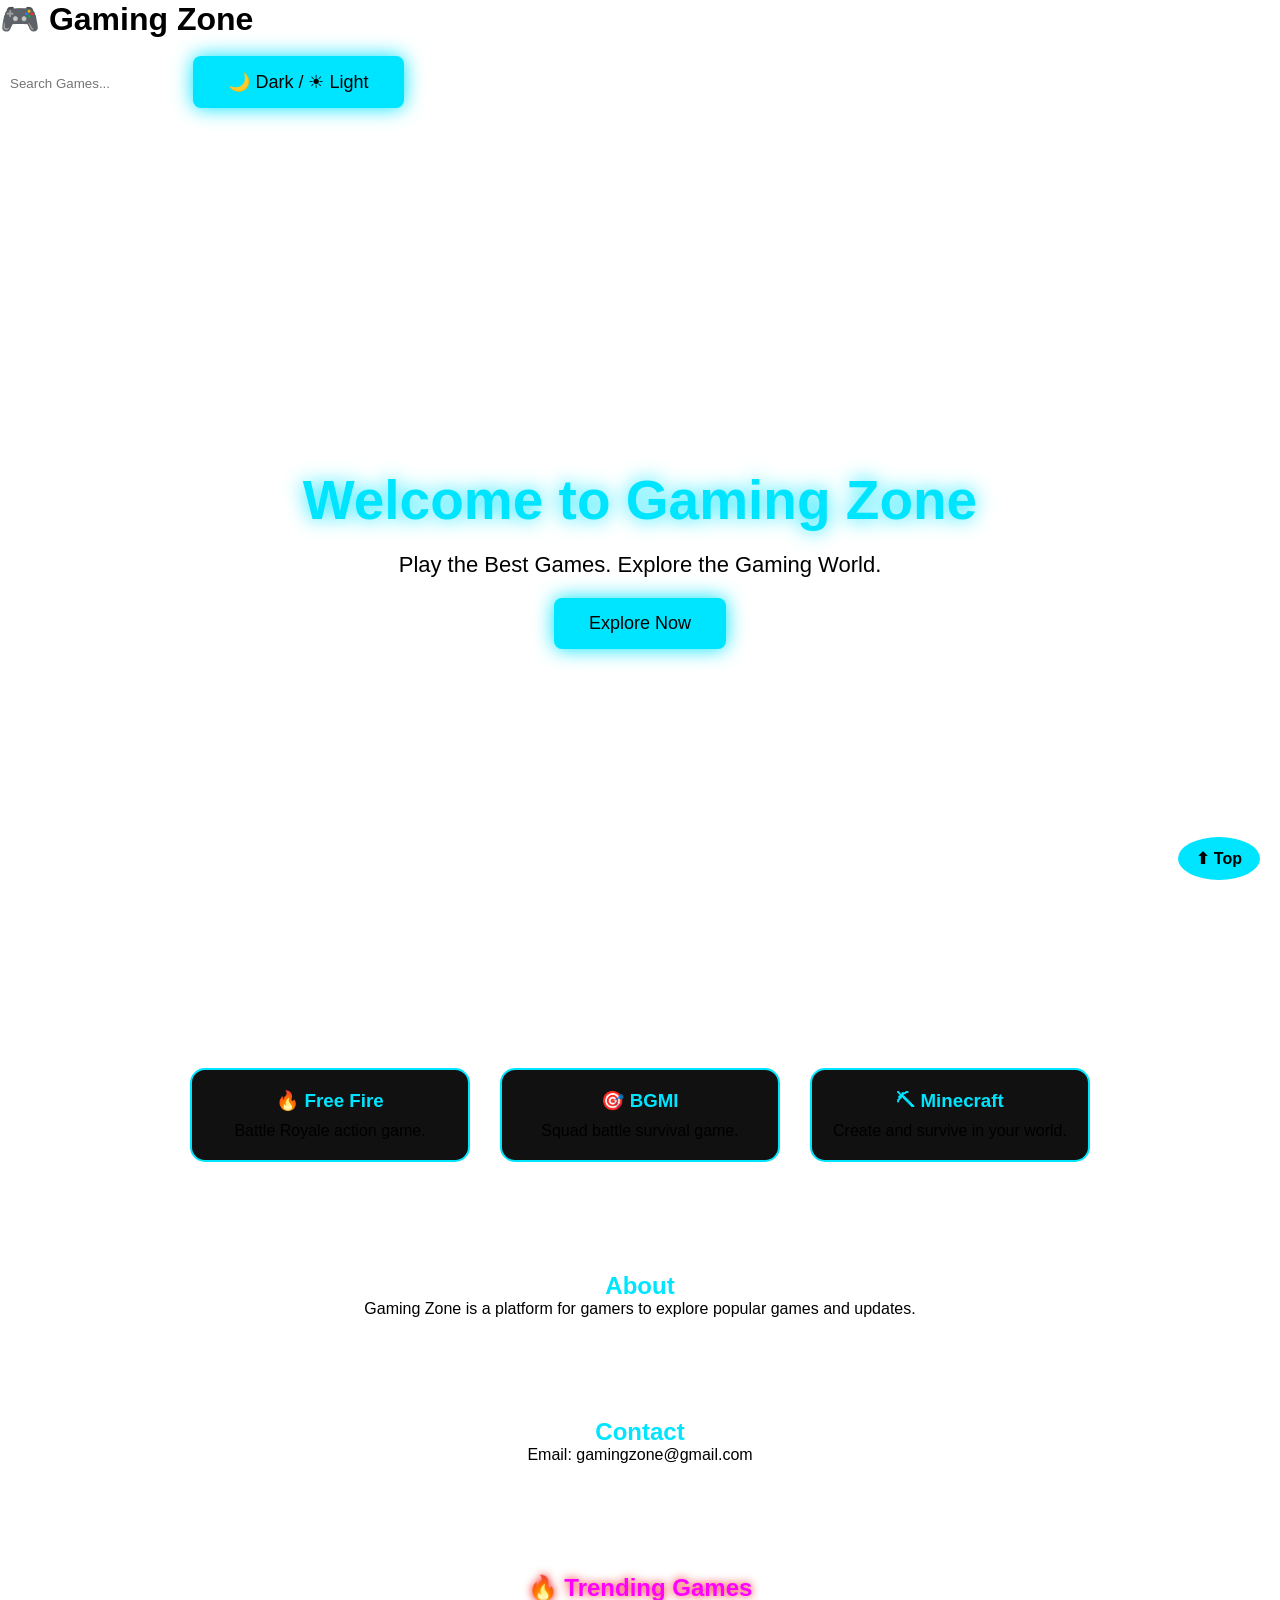
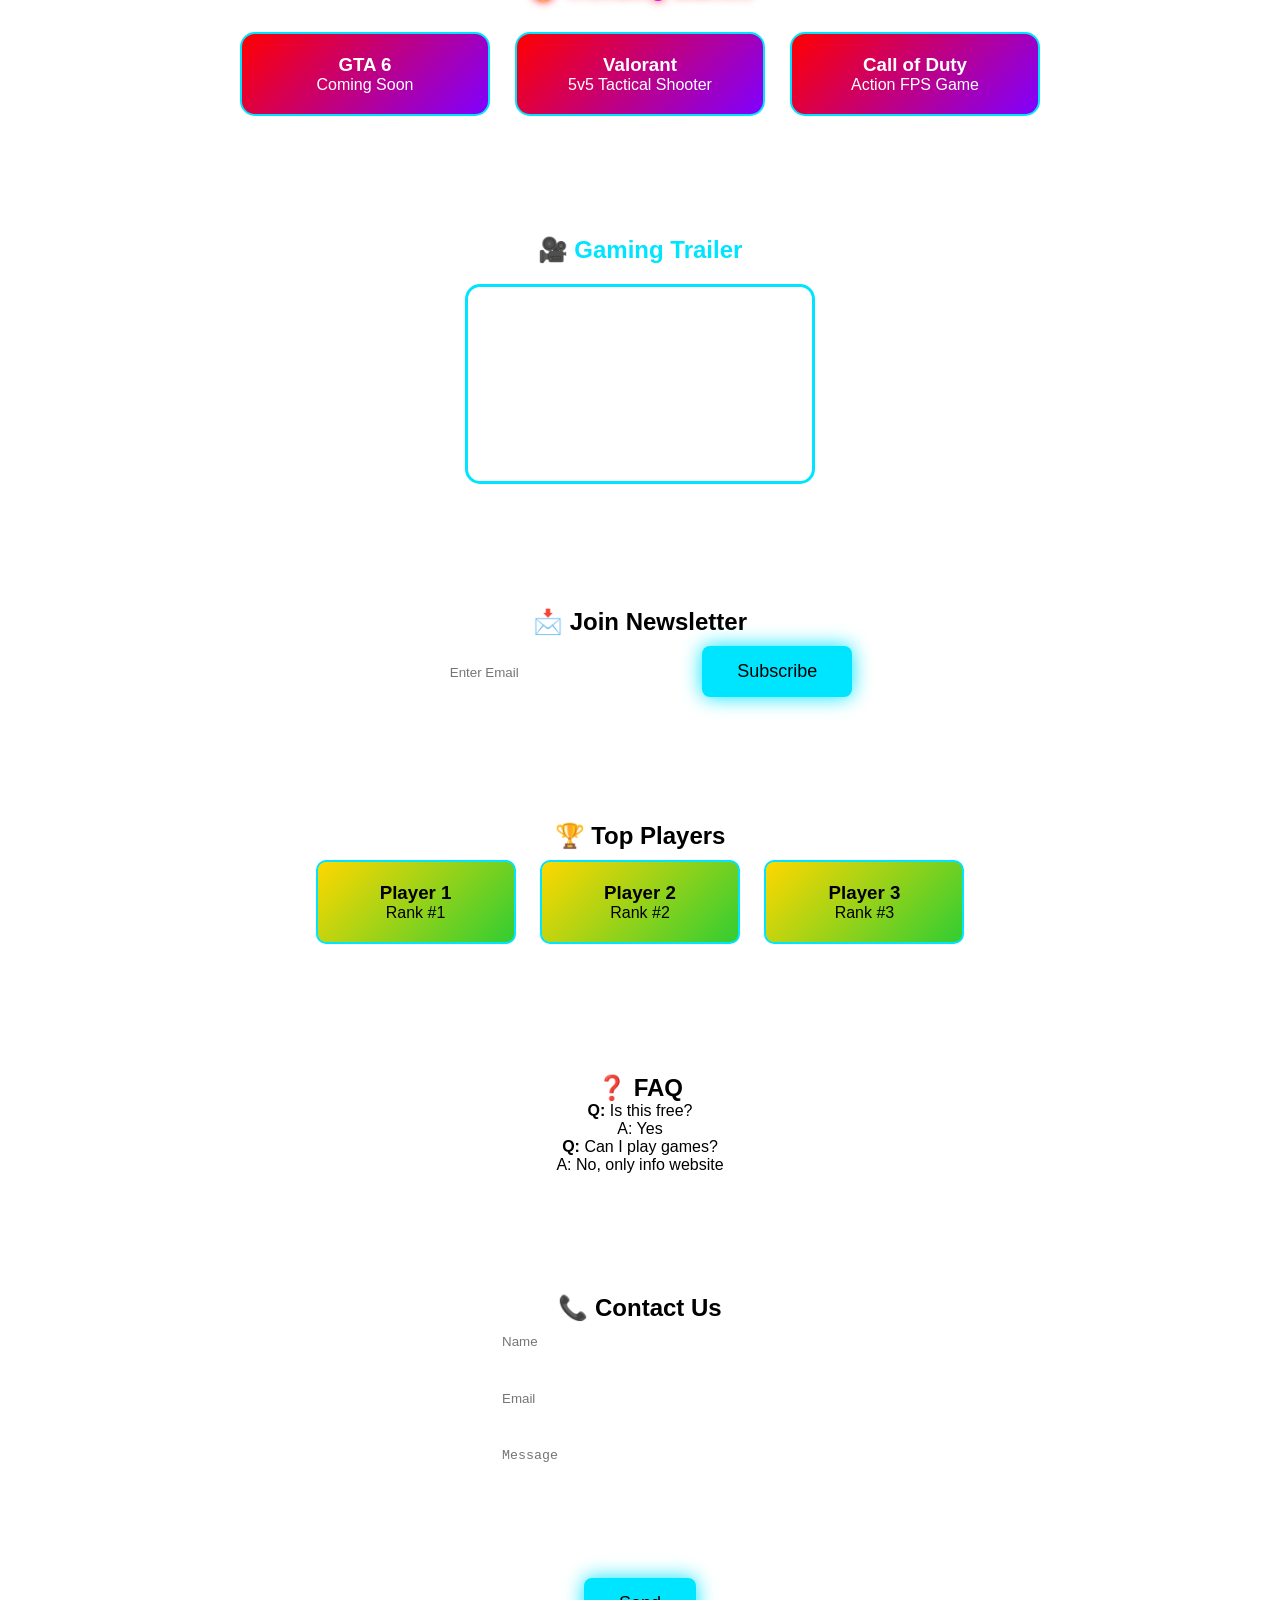
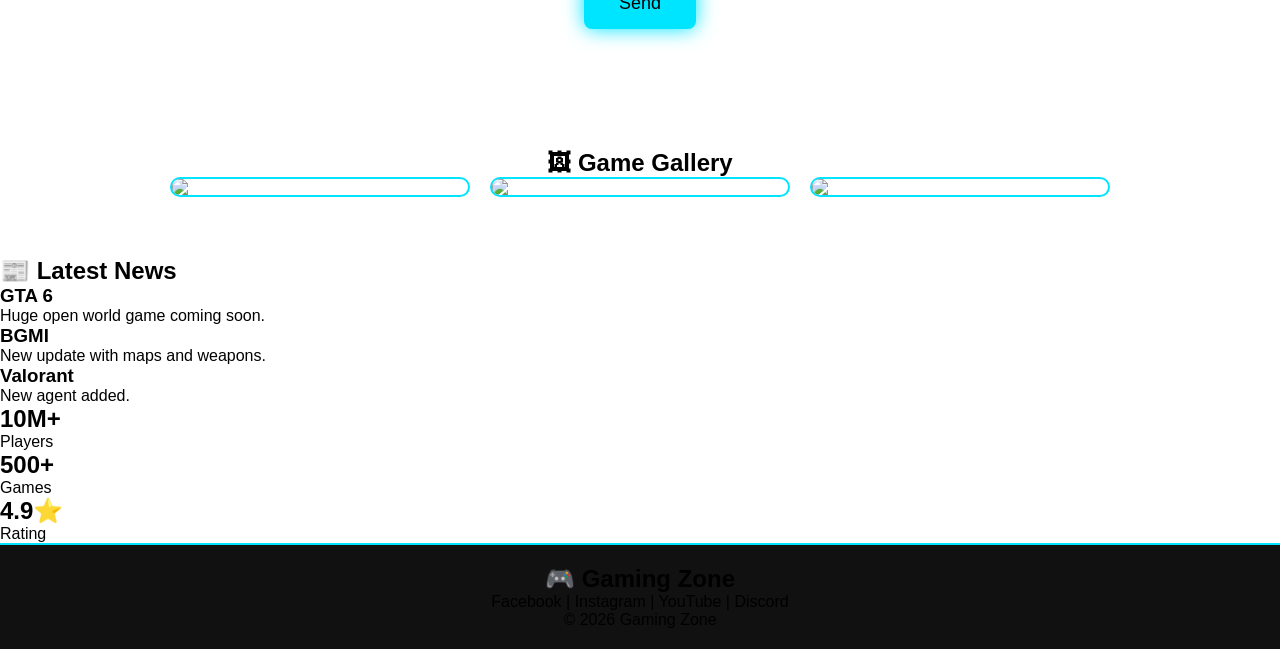
==== commit c80427f5: "Add files via upload" ====
--- a/index.html
+++ b/index.html
@@ -1,5 +1,6 @@
 <!DOCTYPE html>
 <html lang="en">
+
 <head>
     <meta charset="UTF-8">
     <meta name="viewport" content="width=device-width, initial-scale=1.0">
@@ -7,22 +8,14 @@
     <link rel="stylesheet" href="style.css">
 </head>
 
-<script>
-const btn = document.getElementById("themeBtn");
-
-btn.addEventListener("click", () => {
-    document.body.classList.toggle("light-mode");
-});
-</script>
 <body>
 
+<!-- TOP BUTTON -->
 <a href="#" class="top-btn">⬆ Top</a>
 
+<!-- HEADER -->
 <header>
-    <h1 class="logo">
-        <img src="file_00000000adf871f89f91db6a2460d139.png" alt="Gaming Zone Logo">
-        Gaming Zone
-    </h1>
+    <h1 class="logo">🎮 Gaming Zone</h1>
 
     <nav>
         <a href="#">Home</a>
@@ -32,47 +25,50 @@
     </nav>
 
     <input type="text" placeholder="Search Games..." class="search">
+
     <button id="themeBtn">🌙 Dark / ☀ Light</button>
 </header>
 
+<!-- HERO SECTION -->
 <section class="hero">
     <h2>Welcome to Gaming Zone</h2>
     <p>Play the Best Games. Explore the Gaming World.</p>
     <button>Explore Now</button>
 </section>
 
+<!-- GAMES -->
 <section class="games" id="games">
 
     <div class="card">
         <h3>🔥 Free Fire</h3>
-        <p>Battle Royale game with exciting gameplay.</p>
+        <p>Battle Royale action game.</p>
     </div>
 
     <div class="card">
         <h3>🎯 BGMI</h3>
-        <p>Fight with your squad and become the winner.</p>
+        <p>Squad battle survival game.</p>
     </div>
 
     <div class="card">
         <h3>⛏ Minecraft</h3>
-        <p>Create your own amazing world and survive.</p>
-    </div>
-
-</section>
-
+        <p>Create and survive in your world.</p>
+    </div>
+
+</section>
+
+<!-- ABOUT -->
 <section id="about" style="padding:50px;text-align:center;">
     <h2 style="color:#00e5ff;">About</h2>
-    <p>
-        Gaming Zone is a website made for gamers.
-        Here you can explore popular games and enjoy a modern gaming experience.
-    </p>
-</section>
-
+    <p>Gaming Zone is a platform for gamers to explore popular games and updates.</p>
+</section>
+
+<!-- CONTACT -->
 <section id="contact" style="padding:50px;text-align:center;">
     <h2 style="color:#00e5ff;">Contact</h2>
     <p>Email: gamingzone@gmail.com</p>
 </section>
 
+<!-- TRENDING -->
 <section class="trending">
 
     <h2>🔥 Trending Games</h2>
@@ -98,30 +94,29 @@
 
 </section>
 
+<!-- VIDEO -->
 <section class="video">
 
     <h2>🎥 Gaming Trailer</h2>
 
-    <iframe
-        width="350"
-        height="200"
+    <iframe width="350" height="200"
         src="https://www.youtube.com/embed/dQw4w9WgXcQ"
-        title="Gaming Video"
         allowfullscreen>
     </iframe>
 
 </section>
 
+<!-- NEWSLETTER -->
 <section class="newsletter">
 
-    <h2>📩 Join Our Newsletter</h2>
-
-    <input type="email" placeholder="Enter your email">
-
+    <h2>📩 Join Newsletter</h2>
+
+    <input type="email" placeholder="Enter Email">
     <button>Subscribe</button>
 
 </section>
 
+<!-- PLAYERS -->
 <section class="players">
 
     <h2>🏆 Top Players</h2>
@@ -143,61 +138,72 @@
 
 </section>
 
+<!-- FAQ -->
 <section class="faq">
 
-    <h2>❓ Frequently Asked Questions</h2>
-
-    <p><b>Q:</b> Is this website free?</p>
-    <p>A: Yes, it is completely free.</p>
-
-    <p><b>Q:</b> Can I play games here?</p>
-    <p>A: No, this website provides gaming information only.</p>
-
-</section>
-
+    <h2>❓ FAQ</h2>
+
+    <p><b>Q:</b> Is this free?</p>
+    <p>A: Yes</p>
+
+    <p><b>Q:</b> Can I play games?</p>
+    <p>A: No, only info website</p>
+
+</section>
+
+<!-- CONTACT FORM -->
 <section class="contact-form">
 
     <h2>📞 Contact Us</h2>
 
-    <input type="text" placeholder="Your Name"><br><br>
-
-    <input type="email" placeholder="Your Email"><br><br>
-
-    <textarea placeholder="Your Message"></textarea><br><br>
+    <input type="text" placeholder="Name"><br><br>
+    <input type="email" placeholder="Email"><br><br>
+    <textarea placeholder="Message"></textarea><br><br>
 
     <button>Send</button>
 
 </section>
 
+<!-- GALLERY -->
 <section class="gallery">
-    <h2>🖼️ Game Gallery</h2>
+
+    <h2>🖼 Game Gallery</h2>
+
     <div class="gallery-box">
-        <img src="https://picsum.photos/300/200?random=1" alt="Game 1">
-        <img src="https://picsum.photos/300/200?random=2" alt="Game 2">
-        <img src="https://picsum.photos/300/200?random=3" alt="Game 3">
-    </div>
-</section>
+        <img src="https://picsum.photos/300/200?random=1">
+        <img src="https://picsum.photos/300/200?random=2">
+        <img src="https://picsum.photos/300/200?random=3">
+    </div>
+
+</section>
+
+<!-- NEWS -->
 <section class="news">
-    <h2>📰 Latest Gaming News</h2>
+
+    <h2>📰 Latest News</h2>
 
     <div class="news-box">
+
         <div class="news-card">
-            <h3>🎮 GTA 6</h3>
-            <p>GTA 6 is one of the most awaited games with a huge open world.</p>
+            <h3>GTA 6</h3>
+            <p>Huge open world game coming soon.</p>
         </div>
 
         <div class="news-card">
-            <h3>🔥 BGMI</h3>
-            <p>New BGMI update brings exciting maps, weapons and events.</p>
+            <h3>BGMI</h3>
+            <p>New update with maps and weapons.</p>
         </div>
 
         <div class="news-card">
-            <h3>⚔ Valorant</h3>
-            <p>Valorant introduces a new agent with unique abilities.</p>
-        </div>
-    </div>
-</section>
-
+            <h3>Valorant</h3>
+            <p>New agent added.</p>
+        </div>
+
+    </div>
+
+</section>
+
+<!-- STATS -->
 <section class="stats">
 
     <div class="stat-box">
@@ -212,24 +218,30 @@
 
     <div class="stat-box">
         <h2>4.9⭐</h2>
-        <p>User Rating</p>
-    </div>
-
-</section>
+        <p>Rating</p>
+    </div>
+
+</section>
+
+<!-- FOOTER -->
 <footer>
+
     <h2>🎮 Gaming Zone</h2>
 
-    <p>Follow Us</p>
-
-    <p>
-        📘 Facebook |
-        📸 Instagram |
-        ▶ YouTube |
-        💬 Discord
-    </p>
-
-    <p>© 2026 Gaming Zone. All Rights Reserved.</p>
+    <p>Facebook | Instagram | YouTube | Discord</p>
+
+    <p>© 2026 Gaming Zone</p>
+
 </footer>
+
+<!-- ✅ JAVASCRIPT (IMPORTANT - BOTTOM) -->
+<script>
+const btn = document.getElementById("themeBtn");
+
+btn.addEventListener("click", () => {
+    document.body.classList.toggle("light-mode");
+});
+</script>
 
 </body>
 </html>
--- a/style.css
+++ b/style.css
@@ -161,9 +161,9 @@
 }
 
 .trending h2{
-    color:#00e5ff;
+    color:#ff00ff;
     margin-bottom:30px;
-    text-shadow:0 0 10px #00e5ff;
+    text-shadow:0 0 10px #ff0000; 0 0 20px#8000ff
 }
 
 .trend-box{
@@ -175,7 +175,8 @@
 
 .trend-card{
     width:250px;
-    background:#111;
+    background: linear-gradient(135deg, #ff0000, #8000ff);
+    color:white;
     border:2px solid #00e5ff;
     border-radius:15px;
     padding:20px;
@@ -233,7 +234,8 @@
 
 .player-card{
 display:inline-block;
-background:#111;
+background: linear-gradient(135deg, #FFD700, #32CD32);
+color:black;
 border:2px solid #00e5ff;
 padding:20px;
 margin:10px;
@@ -340,8 +342,8 @@
 .container {
     display: flex;
     flex-direction: column;
-    align-items: center;
     gap: 20px;
+    align-items:center;
     padding: 20px;
 }
 
@@ -390,7 +392,8 @@
 
 .news-card{
     width:280px;
-    background:#111;
+    background:white;
+    color:black;
     border:2px solid #00e5ff;
     border-radius:15px;
     padding:20px;
@@ -426,9 +429,15 @@
     color:#111;
     border-color:#00bcd4;
 }
-.trend-card:first-child {
-    background: blue;
-} 
+.trend-card{
+    width:250px;
+    background: linear-gradient(135deg, #ff0000, #8000ff);
+    color:white;;
+    border:2px solid #00e5ff;
+    border-radius:15px;
+    padding:20px;
+    transition:0.4s;
+}
 .stats{
     display:flex;
     justify-content:center;
@@ -440,7 +449,7 @@
 
 .stat-box{
     width:220px;
-    background:#111;
+    background: linear-gradient(135deg, #ff4d4d, #ff9900);
     border:2px solid #00e5ff;
     border-radius:15px;
     padding:25px;
@@ -455,4 +464,75 @@
 .stat-box:hover{
     transform:translateY(-8px);
     box-shadow:0 0 20px #00e5ff;
+}
+
+.stat-box:hover{
+    transform:translateY(-8px);
+    box-shadow:0 0 20px #00e5ff;
+}
+
+.games .card:nth-child(1){
+    background: linear-gradient(135deg, #ff0000, #8000ff);
+}
+
+.games .card:nth-child(2){
+    background: linear-gradient(135deg, #00c853, #00e5ff);
+}
+
+.games .card:nth-child(3){
+    background: linear-gradient(135deg, #8bc34a, #4caf50);
+}
+
+.games .card h3,
+.games .card p{
+    color: white;
+}
+footer{
+    background:#111;
+    text-align:center;
+    padding:20px;
+    border-top:2px solid #00e5ff;
+    color:white;
+}
+
+footer h2,
+footer h3,
+footer p,
+footer a{
+    color:white;
+    text-decoration:none;
+}
+
+footer a:hover{
+    color:#00e5ff;
+}
+footer{
+    background:#111;
+    text-align:center;
+    padding:20px;
+    border-top:2px solid #00e5ff;
+    color:white;
+}
+
+footer h2,
+footer h3,
+footer p,
+footer a{
+    color:white;
+    text-decoration:none;
+}
+
+footer a:hover{
+    color:#00e5ff;
+}
+
+footer{
+    background: white !important;
+}
+
+footer h2,
+footer h3,
+footer p,
+footer a{
+    color: black !important;
 }
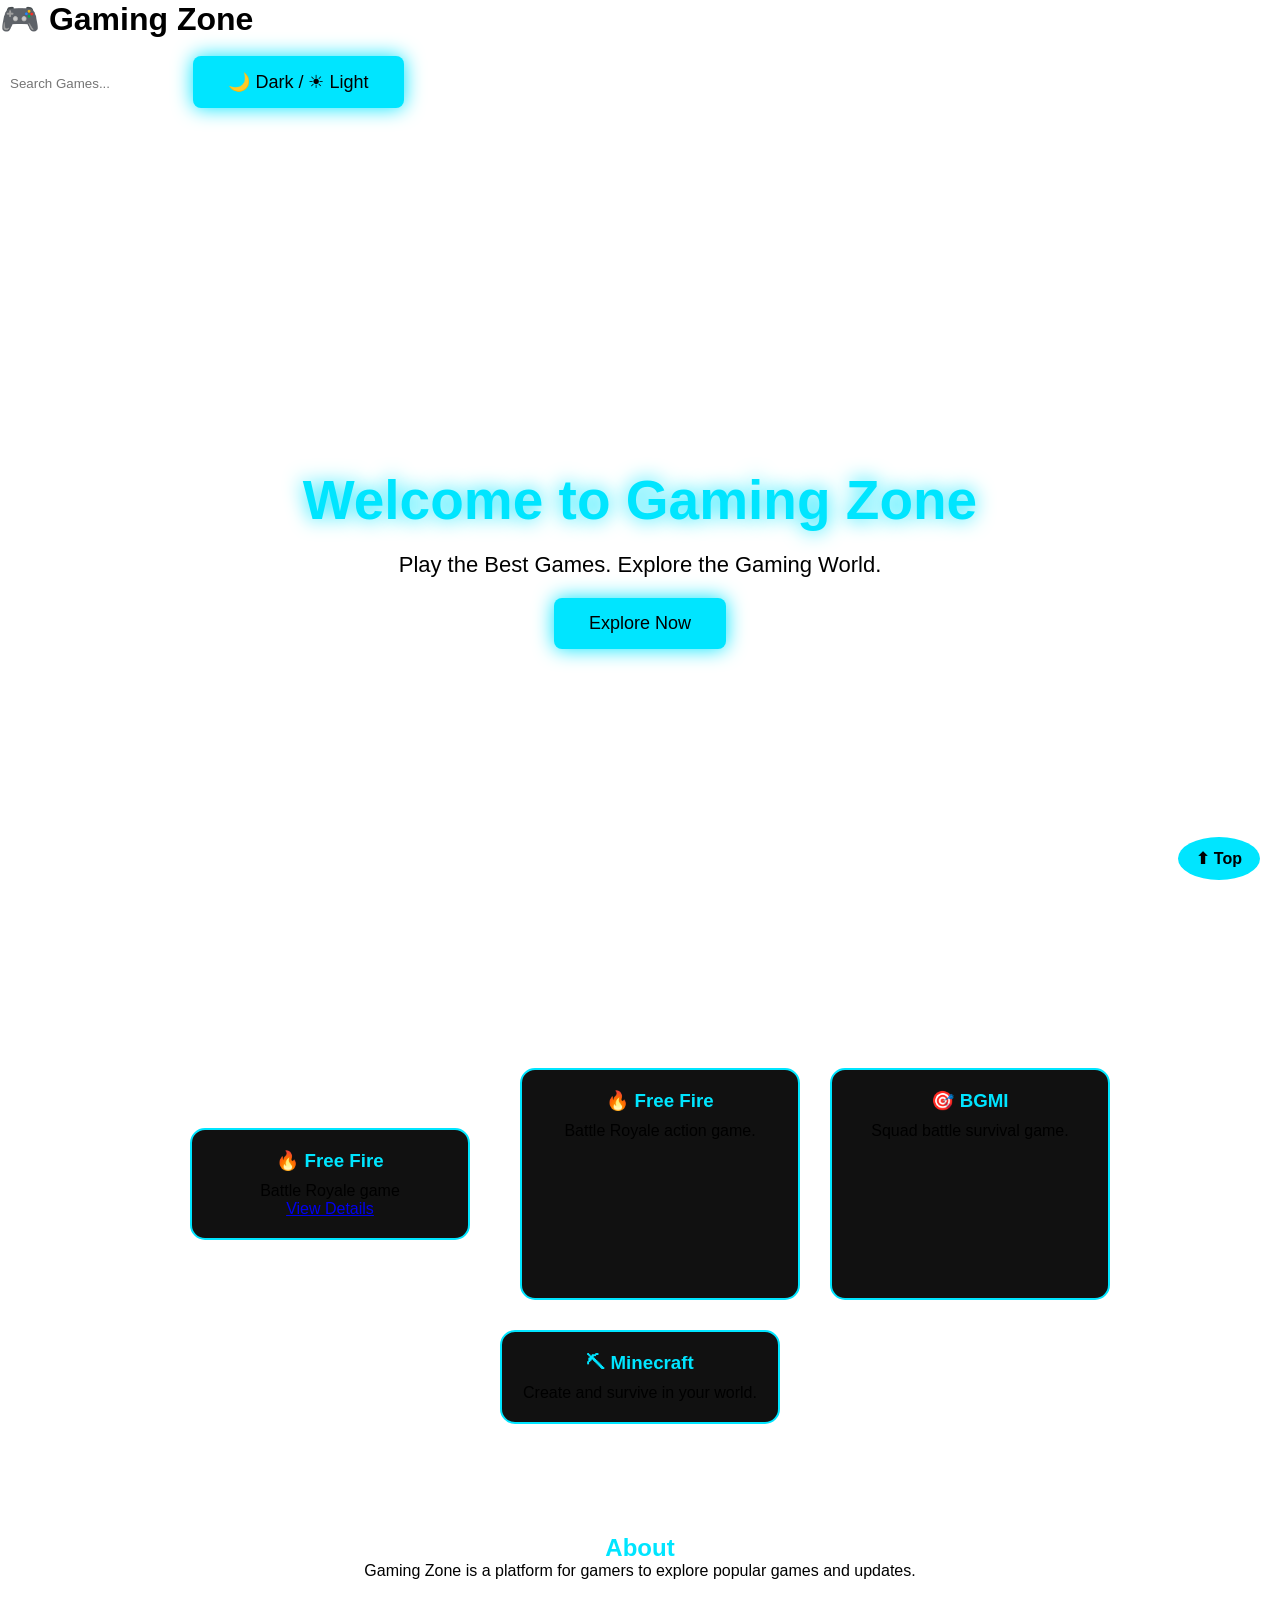
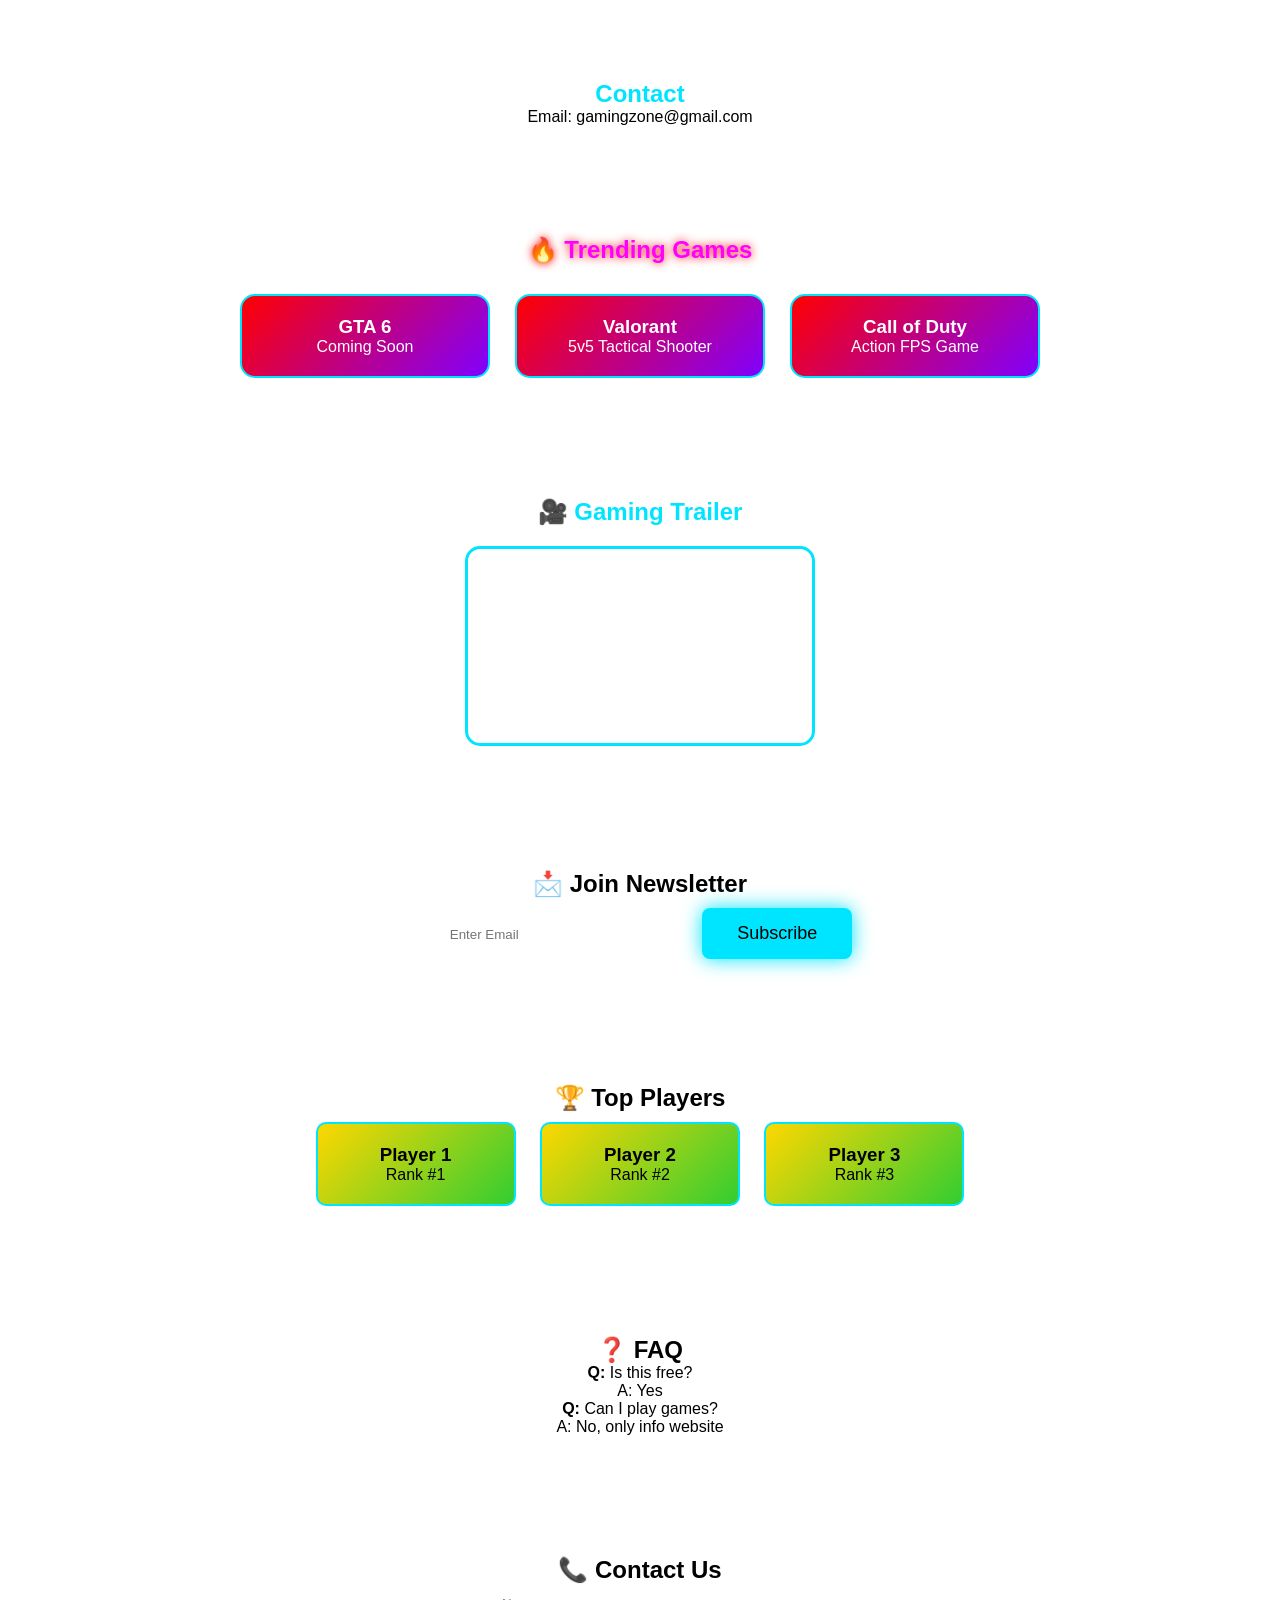
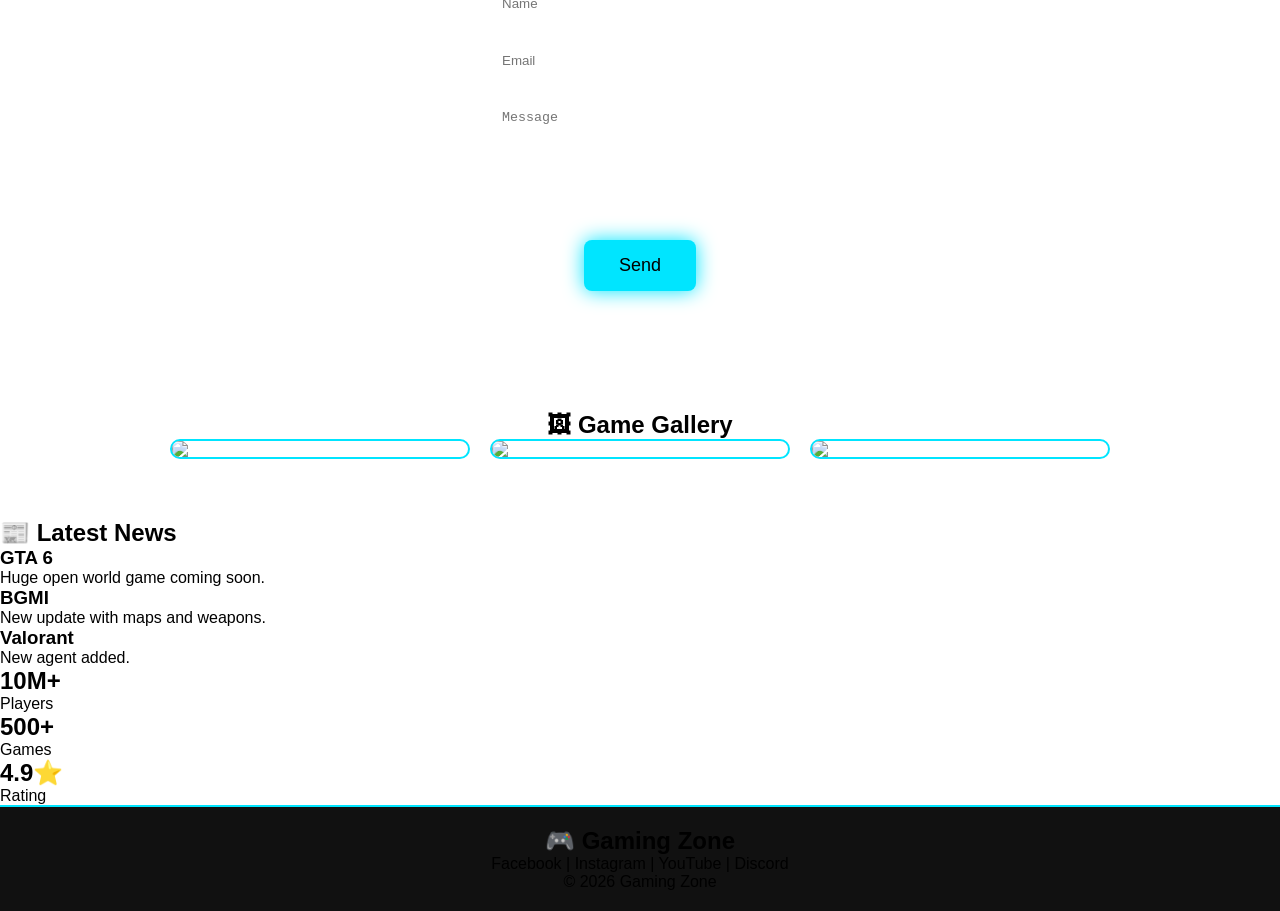
==== commit ec480ead: "Add files via upload" ====
--- a/index.html
+++ b/index.html
@@ -38,7 +38,18 @@
 
 <!-- GAMES -->
 <section class="games" id="games">
-
+ <section class="games" id="games">
+
+    <div class="card">
+        <h3>🔥 Free Fire</h3>
+        <p>Battle Royale game</p>
+
+        <a href="game.html?name=freefire&desc=Battle Royale action game with survival gameplay&img=https://picsum.photos/400/250?1">
+            View Details
+        </a>
+    </div>
+
+</section>
     <div class="card">
         <h3>🔥 Free Fire</h3>
         <p>Battle Royale action game.</p>
--- a/style.css
+++ b/style.css
@@ -535,4 +535,148 @@
 footer p,
 footer a{
     color: black !important;
+}
+body {
+    margin: 0;
+    font-family: Arial, sans-serif;
+    background: #0f0f0f;
+    color: white;
+    transition: 0.4s;
+}
+
+/* HEADER */
+header {
+    background: linear-gradient(90deg, #ff0000, #6a00ff);
+    padding: 15px;
+    text-align: center;
+}
+
+.logo {
+    margin: 0;
+    font-size: 28px;
+}
+
+/* NAV */
+nav a {
+    color: white;
+    margin: 0 10px;
+    text-decoration: none;
+    font-weight: bold;
+}
+
+nav a:hover {
+    color: yellow;
+}
+
+/* SEARCH */
+.search {
+    padding: 8px;
+    margin-top: 10px;
+    border-radius: 5px;
+    border: none;
+}
+
+/* BUTTON */
+button {
+    padding: 10px 15px;
+    margin-top: 10px;
+    cursor: pointer;
+    border: none;
+    border-radius: 5px;
+    background: #00e5ff;
+    font-weight: bold;
+}
+
+button:hover {
+    background: #00ff88;
+}
+
+/* HERO */
+.hero {
+    text-align: center;
+    padding: 60px 20px;
+    background: #1a1a1a;
+}
+
+/* SECTIONS */
+section {
+    padding: 40px;
+    text-align: center;
+}
+
+/* CARDS */
+.card, .trend-card, .player-card, .news-card {
+    background: #222;
+    padding: 20px;
+    margin: 10px;
+    border-radius: 10px;
+    display: inline-block;
+    width: 200px;
+    transition: 0.3s;
+}
+
+.card:hover, .trend-card:hover, .player-card:hover, .news-card:hover {
+    transform: scale(1.05);
+    background: #333;
+}
+
+/* TREND BOX */
+.trend-box, .news-box {
+    display: flex;
+    justify-content: center;
+    flex-wrap: wrap;
+}
+
+/* GALLERY */
+.gallery-box img {
+    width: 200px;
+    margin: 10px;
+    border-radius: 10px;
+    transition: 0.3s;
+}
+
+.gallery-box img:hover {
+    transform: scale(1.1);
+}
+
+/* FOOTER */
+footer {
+    background: #111;
+    padding: 20px;
+    text-align: center;
+}
+
+/* TOP BUTTON */
+.top-btn {
+    position: fixed;
+    bottom: 20px;
+    right: 20px;
+    background: red;
+    color: white;
+    padding: 10px;
+    border-radius: 50%;
+    text-decoration: none;
+}
+
+/* LIGHT MODE */
+.light-mode {
+    background: white;
+    color: black;
+}
+
+.light-mode header {
+    background: linear-gradient(90deg, #00ff88, #00c3ff);
+}
+
+.light-mode .card,
+.light-mode .trend-card,
+.light-mode .player-card,
+.light-mode .news-card {
+    background: #f1f1f1;
+    color: black;
+}
+
+.light-mode footer {
+    background: #ddd;
+    color: black;
 }
